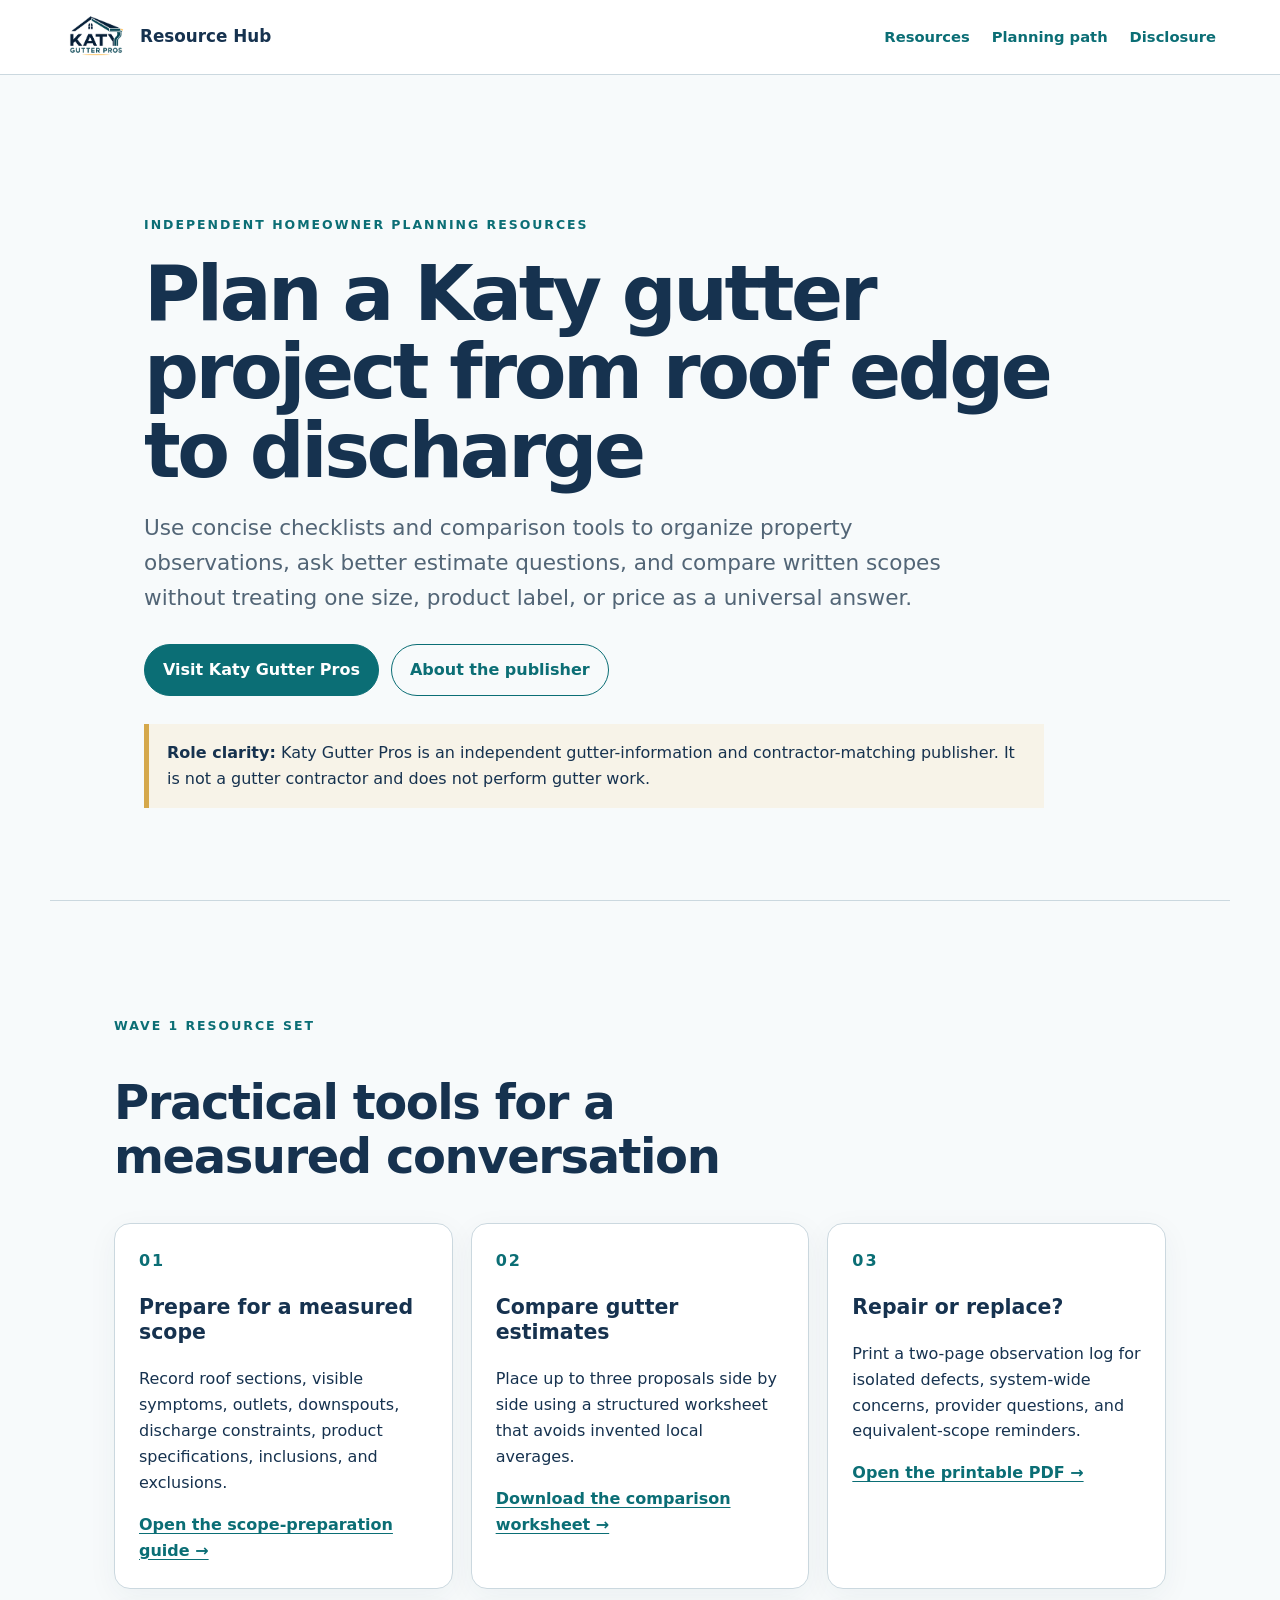
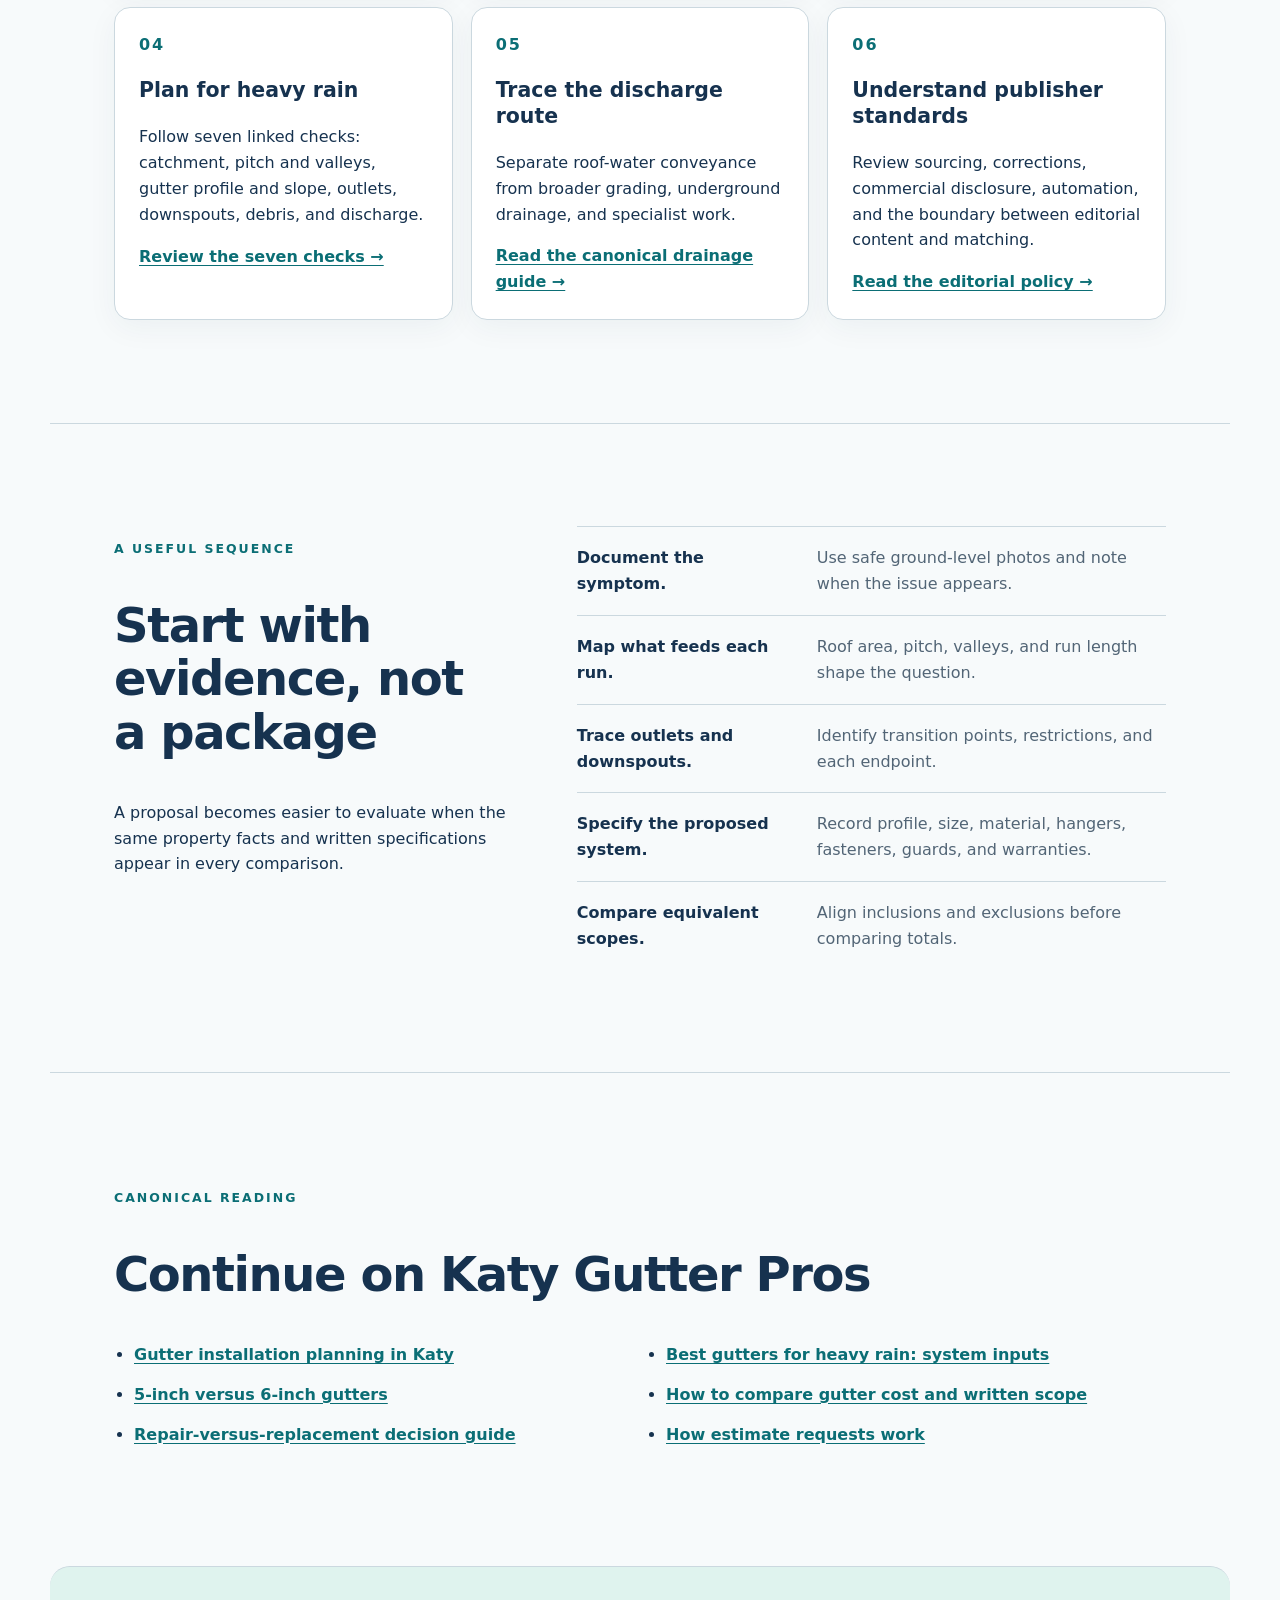
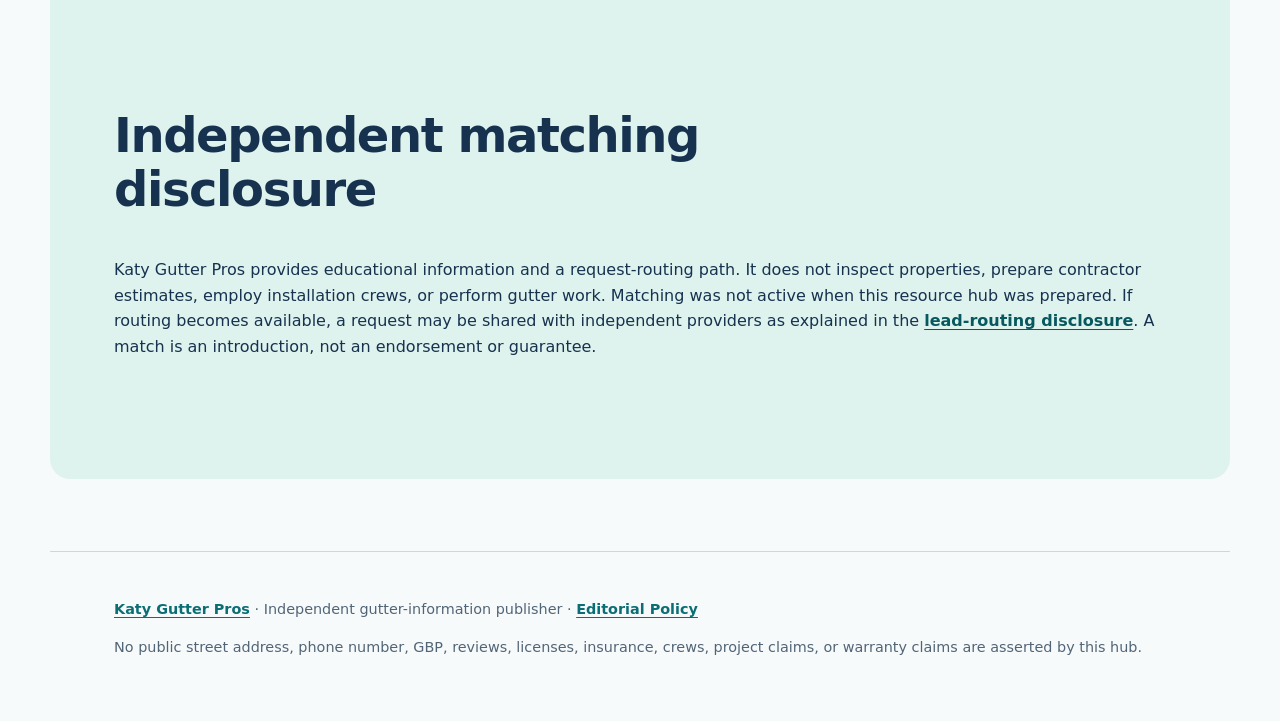
==== index.html @ 6328ac19 "Publish Katy Gutter Pros planning resource hub" ====
<!doctype html>
<html lang="en">
<head>
  <meta charset="utf-8">
  <meta name="viewport" content="width=device-width,initial-scale=1">
  <title>Katy Gutter Pros Resource Hub | Planning Checklists</title>
  <meta name="description" content="Independent Katy gutter-planning resources, including scope, estimate-comparison, heavy-rain, repair, and drainage checklists from Katy Gutter Pros.">
  <meta name="robots" content="index,follow">
  <link rel="canonical" href="https://archer-clawbot.github.io/katy-gutter-pros-cloud-resources/">
  <link rel="stylesheet" href="styles.css">
  <meta property="og:type" content="website">
  <meta property="og:title" content="Katy Gutter Pros Resource Hub">
  <meta property="og:description" content="Independent planning resources for Katy-area gutter projects.">
  <meta property="og:url" content="https://archer-clawbot.github.io/katy-gutter-pros-cloud-resources/">
  <script type="application/ld+json">{
    "@context":"https://schema.org",
    "@graph":[
      {"@type":"Organization","@id":"https://katygutterpros.com/#organization","name":"Katy Gutter Pros","url":"https://katygutterpros.com/","description":"An independent Katy-area gutter-information and contractor-matching publisher. Katy Gutter Pros does not perform gutter work.","publishingPrinciples":"https://katygutterpros.com/editorial-policy/"},
      {"@type":"WebSite","@id":"https://archer-clawbot.github.io/katy-gutter-pros-cloud-resources/#website","url":"https://archer-clawbot.github.io/katy-gutter-pros-cloud-resources/","name":"Katy Gutter Pros Resource Hub","publisher":{"@id":"https://katygutterpros.com/#organization"},"inLanguage":"en-US"},
      {"@type":"CollectionPage","@id":"https://archer-clawbot.github.io/katy-gutter-pros-cloud-resources/#page","url":"https://archer-clawbot.github.io/katy-gutter-pros-cloud-resources/","name":"Katy Gutter Pros Resource Hub","isPartOf":{"@id":"https://archer-clawbot.github.io/katy-gutter-pros-cloud-resources/#website"},"about":{"@id":"https://katygutterpros.com/#organization"},"inLanguage":"en-US"}
    ]
  }</script>
</head>
<body>
<header class="site-header">
  <a class="brand" href="https://katygutterpros.com/" aria-label="Visit Katy Gutter Pros">
    <img src="assets/katy-gutter-pros-logo.png" alt="Katy Gutter Pros logo" width="140" height="100">
    <span>Resource Hub</span>
  </a>
  <nav aria-label="Primary"><a href="#resources">Resources</a><a href="#process">Planning path</a><a href="#disclosure">Disclosure</a></nav>
</header>
<main>
  <section class="hero">
    <p class="eyebrow">Independent homeowner planning resources</p>
    <h1>Plan a Katy gutter project from roof edge to discharge</h1>
    <p class="lede">Use concise checklists and comparison tools to organize property observations, ask better estimate questions, and compare written scopes without treating one size, product label, or price as a universal answer.</p>
    <div class="actions"><a class="button primary" href="https://katygutterpros.com/">Visit Katy Gutter Pros</a><a class="button" href="https://katygutterpros.com/about/">About the publisher</a></div>
    <p class="role-note"><strong>Role clarity:</strong> Katy Gutter Pros is an independent gutter-information and contractor-matching publisher. It is not a gutter contractor and does not perform gutter work.</p>
  </section>

  <section id="resources" class="section">
    <p class="eyebrow">Wave 1 resource set</p>
    <h2>Practical tools for a measured conversation</h2>
    <div class="grid">
      <article class="card"><span class="number">01</span><h3>Prepare for a measured scope</h3><p>Record roof sections, visible symptoms, outlets, downspouts, discharge constraints, product specifications, inclusions, and exclusions.</p><a href="scope-preparation.html">Open the scope-preparation guide →</a></article>
      <article class="card"><span class="number">02</span><h3>Compare gutter estimates</h3><p>Place up to three proposals side by side using a structured worksheet that avoids invented local averages.</p><a href="assets/estimate-comparison-worksheet.csv" download>Download the comparison worksheet →</a></article>
      <article class="card"><span class="number">03</span><h3>Repair or replace?</h3><p>Print a two-page observation log for isolated defects, system-wide concerns, provider questions, and equivalent-scope reminders.</p><a href="assets/repair-or-replace-checklist.pdf">Open the printable PDF →</a></article>
      <article class="card"><span class="number">04</span><h3>Plan for heavy rain</h3><p>Follow seven linked checks: catchment, pitch and valleys, gutter profile and slope, outlets, downspouts, debris, and discharge.</p><a href="heavy-rain-planning.html">Review the seven checks →</a></article>
      <article class="card"><span class="number">05</span><h3>Trace the discharge route</h3><p>Separate roof-water conveyance from broader grading, underground drainage, and specialist work.</p><a href="https://katygutterpros.com/guides/downspout-drainage-options/">Read the canonical drainage guide →</a></article>
      <article class="card"><span class="number">06</span><h3>Understand publisher standards</h3><p>Review sourcing, corrections, commercial disclosure, automation, and the boundary between editorial content and matching.</p><a href="https://katygutterpros.com/editorial-policy/">Read the editorial policy →</a></article>
    </div>
  </section>

  <section id="process" class="section split">
    <div><p class="eyebrow">A useful sequence</p><h2>Start with evidence, not a package</h2><p>A proposal becomes easier to evaluate when the same property facts and written specifications appear in every comparison.</p></div>
    <ol class="steps">
      <li><strong>Document the symptom.</strong><span>Use safe ground-level photos and note when the issue appears.</span></li>
      <li><strong>Map what feeds each run.</strong><span>Roof area, pitch, valleys, and run length shape the question.</span></li>
      <li><strong>Trace outlets and downspouts.</strong><span>Identify transition points, restrictions, and each endpoint.</span></li>
      <li><strong>Specify the proposed system.</strong><span>Record profile, size, material, hangers, fasteners, guards, and warranties.</span></li>
      <li><strong>Compare equivalent scopes.</strong><span>Align inclusions and exclusions before comparing totals.</span></li>
    </ol>
  </section>

  <section class="section references">
    <p class="eyebrow">Canonical reading</p><h2>Continue on Katy Gutter Pros</h2>
    <ul class="link-list">
      <li><a href="https://katygutterpros.com/gutter-installation/">Gutter installation planning in Katy</a></li>
      <li><a href="https://katygutterpros.com/guides/best-gutters-for-heavy-rain/">Best gutters for heavy rain: system inputs</a></li>
      <li><a href="https://katygutterpros.com/guides/5-inch-vs-6-inch-gutters/">5-inch versus 6-inch gutters</a></li>
      <li><a href="https://katygutterpros.com/gutter-cost/">How to compare gutter cost and written scope</a></li>
      <li><a href="https://katygutterpros.com/guides/gutter-repair-vs-replacement/">Repair-versus-replacement decision guide</a></li>
      <li><a href="https://katygutterpros.com/how-it-works/">How estimate requests work</a></li>
    </ul>
  </section>

  <section id="disclosure" class="section disclosure">
    <h2>Independent matching disclosure</h2>
    <p>Katy Gutter Pros provides educational information and a request-routing path. It does not inspect properties, prepare contractor estimates, employ installation crews, or perform gutter work. Matching was not active when this resource hub was prepared. If routing becomes available, a request may be shared with independent providers as explained in the <a href="https://katygutterpros.com/lead-routing-disclosure/">lead-routing disclosure</a>. A match is an introduction, not an endorsement or guarantee.</p>
  </section>
</main>
<footer><p><a href="https://katygutterpros.com/">Katy Gutter Pros</a> · Independent gutter-information publisher · <a href="https://katygutterpros.com/editorial-policy/">Editorial Policy</a></p><p>No public street address, phone number, GBP, reviews, licenses, insurance, crews, project claims, or warranty claims are asserted by this hub.</p></footer>
</body>
</html>
---- styles.css ----
:root{--ink:#16324f;--teal:#0b6e75;--mint:#dff3ee;--sand:#f7f3e8;--line:#cbd8df;--muted:#526576;--white:#fff}*{box-sizing:border-box}body{margin:0;font-family:Inter,ui-sans-serif,system-ui,-apple-system,BlinkMacSystemFont,"Segoe UI",sans-serif;color:var(--ink);background:#f7fafb;line-height:1.62}a{color:var(--teal);font-weight:700;text-underline-offset:3px}.site-header{display:flex;align-items:center;justify-content:space-between;gap:24px;padding:14px clamp(20px,5vw,72px);background:var(--white);border-bottom:1px solid var(--line);position:sticky;top:0;z-index:2}.brand{display:flex;align-items:center;gap:12px;text-decoration:none;color:var(--ink);font-size:1.05rem}.brand img{width:64px;height:46px;object-fit:contain}.site-header nav{display:flex;gap:22px}.site-header nav a{text-decoration:none;font-size:.92rem}.hero,.section,footer{max-width:1180px;margin:auto;padding:clamp(56px,8vw,104px) clamp(20px,5vw,72px)}.hero{max-width:1120px;padding-top:clamp(72px,10vw,132px);padding-bottom:76px}.eyebrow{text-transform:uppercase;letter-spacing:.16em;font-weight:800;font-size:.78rem;color:var(--teal)}h1{font-size:clamp(2.4rem,6vw,5.1rem);line-height:1.02;letter-spacing:-.045em;max-width:950px;margin:.25em 0}.lede{font-size:clamp(1.08rem,2vw,1.35rem);max-width:820px;color:var(--muted)}.actions{display:flex;gap:12px;flex-wrap:wrap;margin:28px 0}.button{display:inline-block;padding:12px 18px;border:1px solid var(--teal);border-radius:999px;text-decoration:none}.button.primary{background:var(--teal);color:var(--white)}.role-note{background:var(--sand);border-left:5px solid #d5a84b;padding:16px 18px;max-width:900px}.section{border-top:1px solid var(--line)}h2{font-size:clamp(1.8rem,4vw,3rem);line-height:1.12;letter-spacing:-.03em;max-width:760px}h3{font-size:1.28rem;line-height:1.25}.grid{display:grid;grid-template-columns:repeat(3,minmax(0,1fr));gap:18px;margin-top:34px}.card{background:var(--white);border:1px solid var(--line);border-radius:16px;padding:24px;box-shadow:0 8px 30px rgba(22,50,79,.05)}.number{font-weight:900;color:var(--teal);letter-spacing:.12em}.split{display:grid;grid-template-columns:.8fr 1.2fr;gap:70px}.steps{list-style:none;padding:0;margin:0}.steps li{display:grid;grid-template-columns:220px 1fr;gap:20px;padding:18px 0;border-top:1px solid var(--line)}.steps span{color:var(--muted)}.link-list{display:grid;grid-template-columns:repeat(2,minmax(0,1fr));gap:14px 32px;padding-left:20px}.disclosure{background:var(--mint);border-radius:20px;margin-bottom:72px}.disclosure a{color:#07585f}footer{border-top:1px solid var(--line);font-size:.9rem;color:var(--muted);padding-top:32px;padding-bottom:48px}@media(max-width:850px){.grid{grid-template-columns:1fr 1fr}.split{grid-template-columns:1fr;gap:20px}.site-header nav{display:none}}@media(max-width:580px){.grid{grid-template-columns:1fr}.steps li{grid-template-columns:1fr;gap:4px}.link-list{grid-template-columns:1fr}.hero,.section{padding-left:20px;padding-right:20px}}
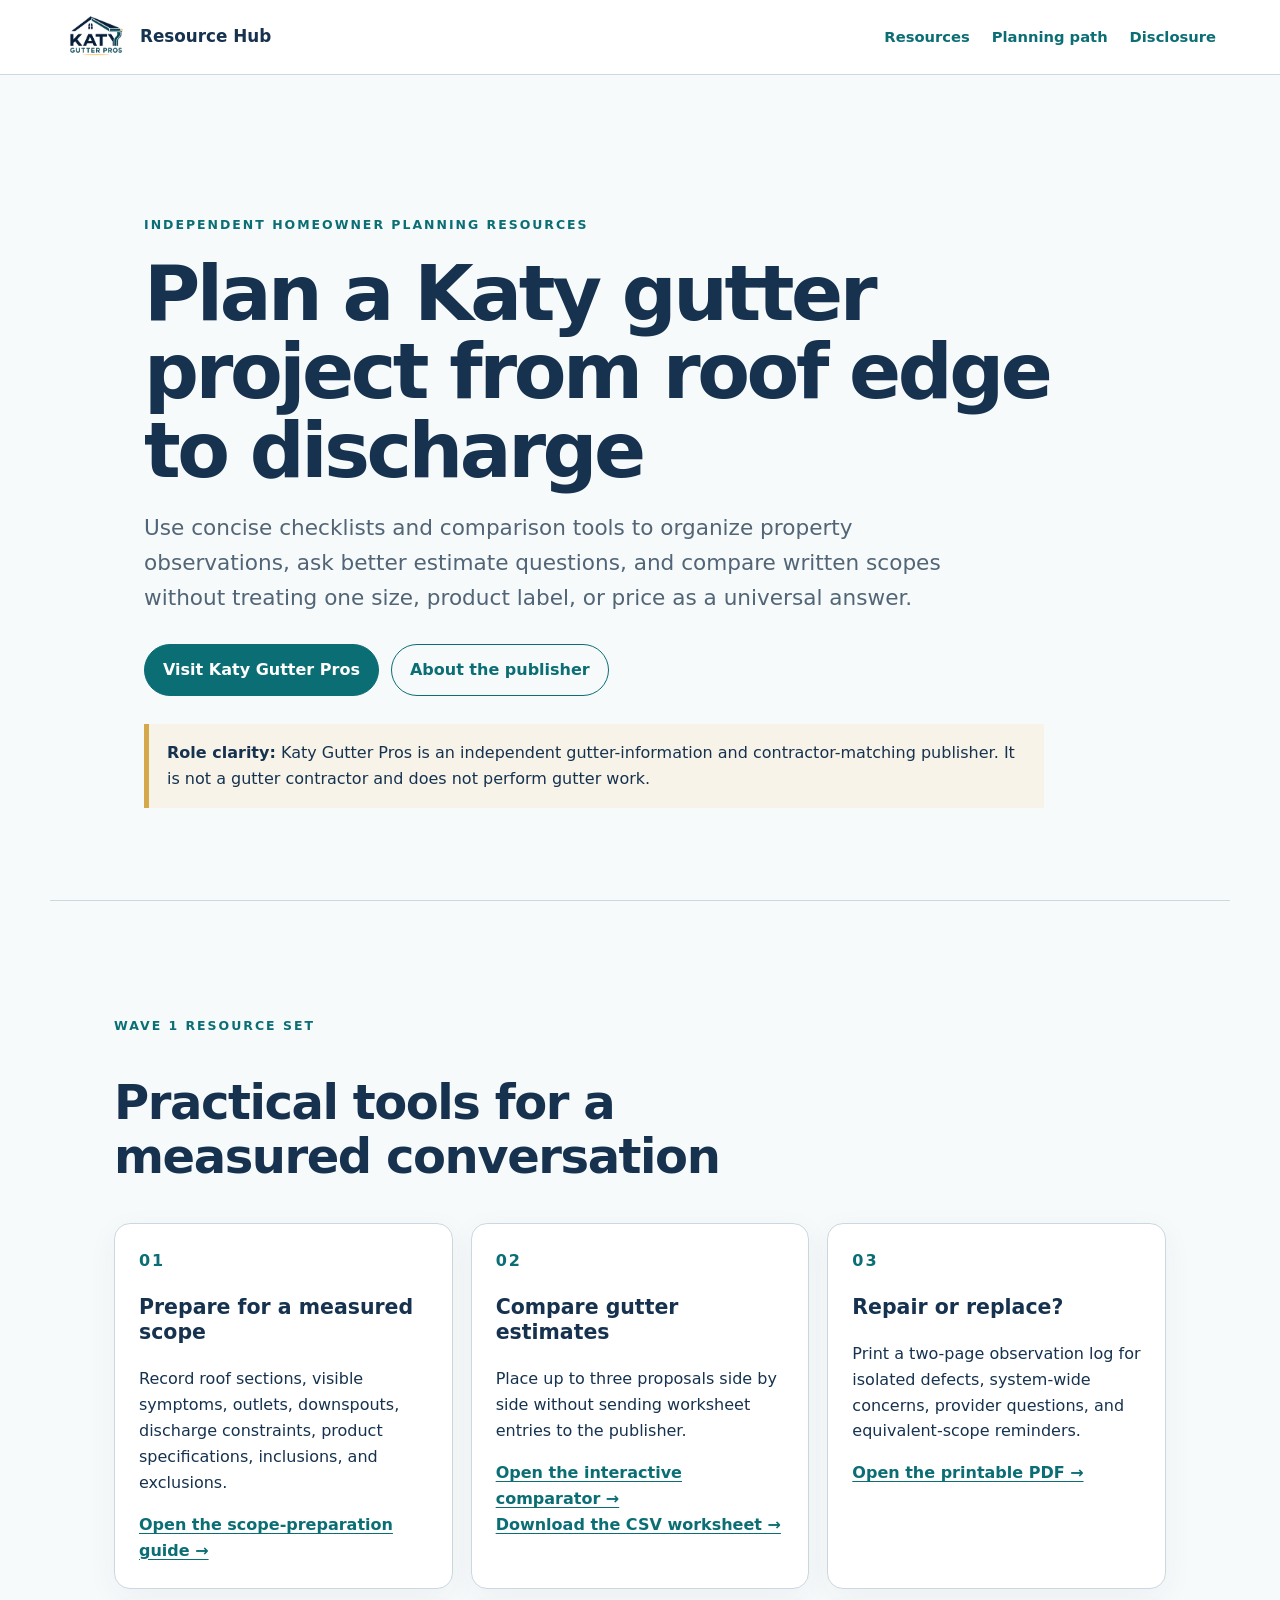
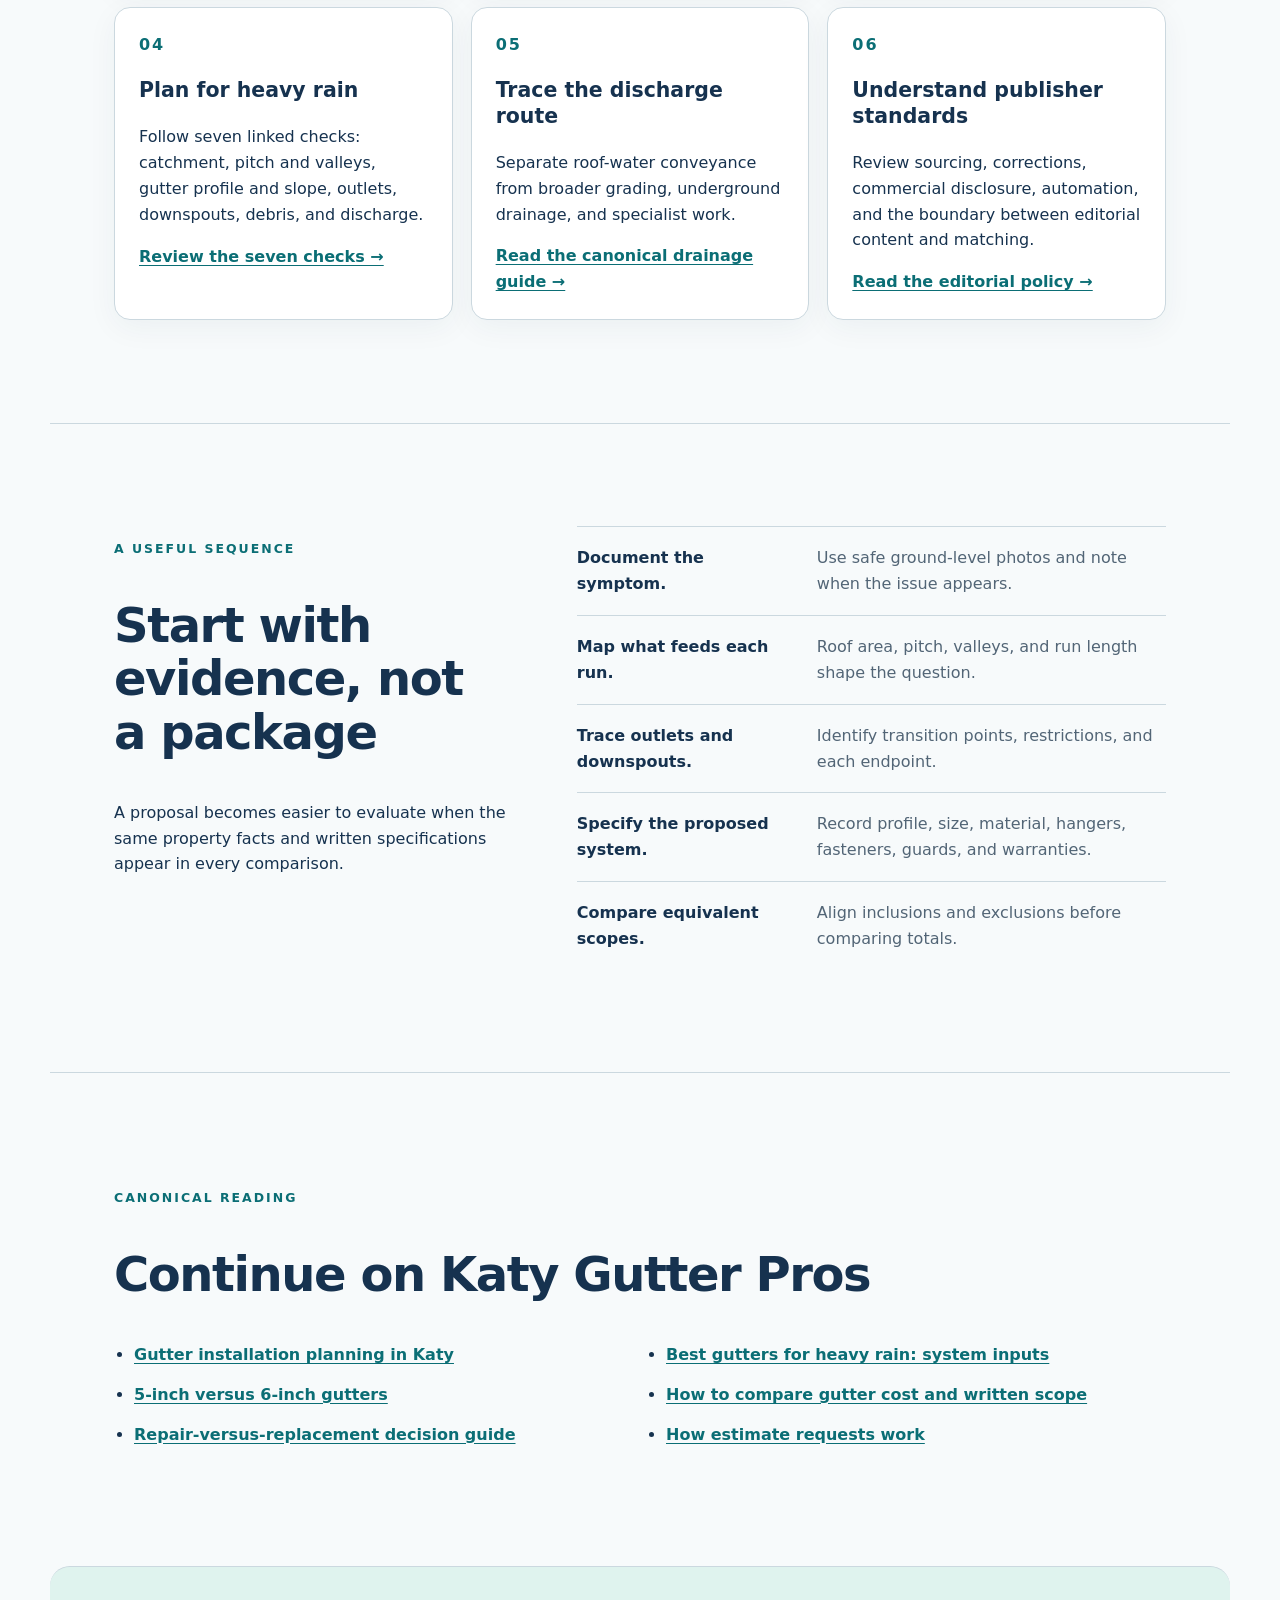
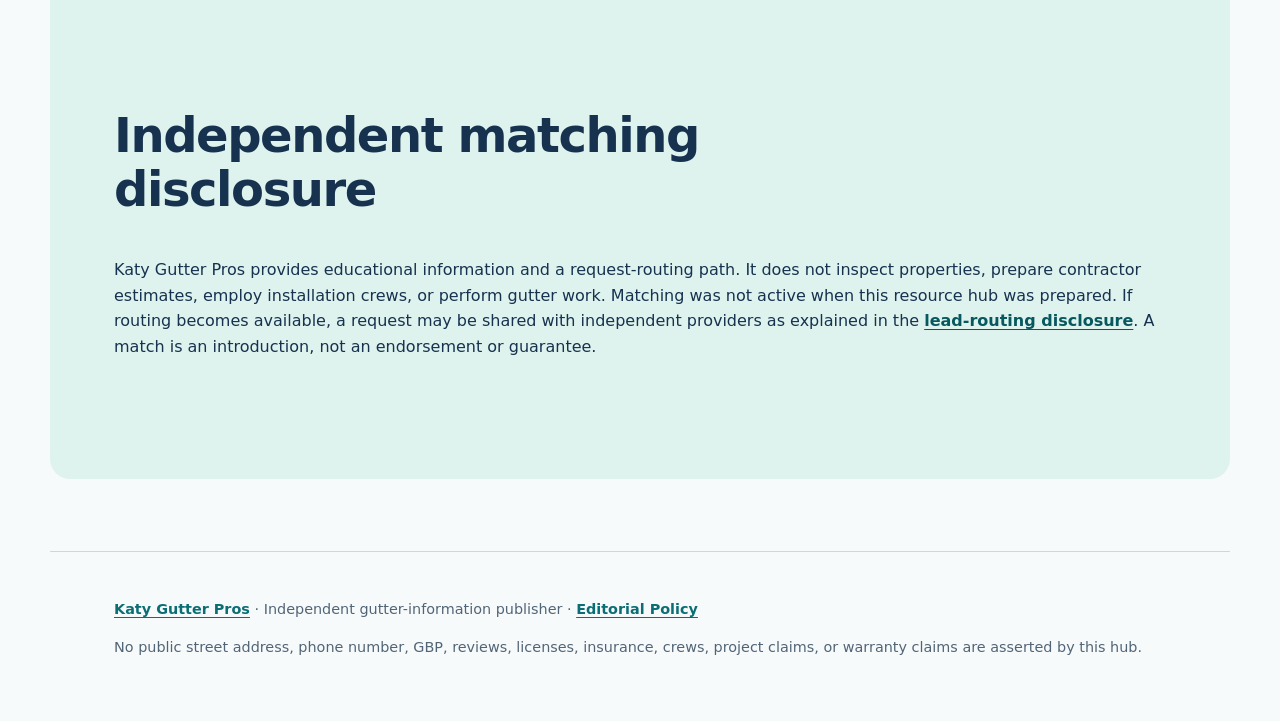
==== commit cf943580: "Interlink the estimate scope comparator" ====
--- a/index.html
+++ b/index.html
@@ -43,7 +43,7 @@
     <h2>Practical tools for a measured conversation</h2>
     <div class="grid">
       <article class="card"><span class="number">01</span><h3>Prepare for a measured scope</h3><p>Record roof sections, visible symptoms, outlets, downspouts, discharge constraints, product specifications, inclusions, and exclusions.</p><a href="scope-preparation.html">Open the scope-preparation guide →</a></article>
-      <article class="card"><span class="number">02</span><h3>Compare gutter estimates</h3><p>Place up to three proposals side by side using a structured worksheet that avoids invented local averages.</p><a href="assets/estimate-comparison-worksheet.csv" download>Download the comparison worksheet →</a></article>
+      <article class="card"><span class="number">02</span><h3>Compare gutter estimates</h3><p>Place up to three proposals side by side without sending worksheet entries to the publisher.</p><a href="https://katy-gutter-estimate-comparator.vercel.app/">Open the interactive comparator →</a><br><a href="assets/estimate-comparison-worksheet.csv" download>Download the CSV worksheet →</a></article>
       <article class="card"><span class="number">03</span><h3>Repair or replace?</h3><p>Print a two-page observation log for isolated defects, system-wide concerns, provider questions, and equivalent-scope reminders.</p><a href="assets/repair-or-replace-checklist.pdf">Open the printable PDF →</a></article>
       <article class="card"><span class="number">04</span><h3>Plan for heavy rain</h3><p>Follow seven linked checks: catchment, pitch and valleys, gutter profile and slope, outlets, downspouts, debris, and discharge.</p><a href="heavy-rain-planning.html">Review the seven checks →</a></article>
       <article class="card"><span class="number">05</span><h3>Trace the discharge route</h3><p>Separate roof-water conveyance from broader grading, underground drainage, and specialist work.</p><a href="https://katygutterpros.com/guides/downspout-drainage-options/">Read the canonical drainage guide →</a></article>
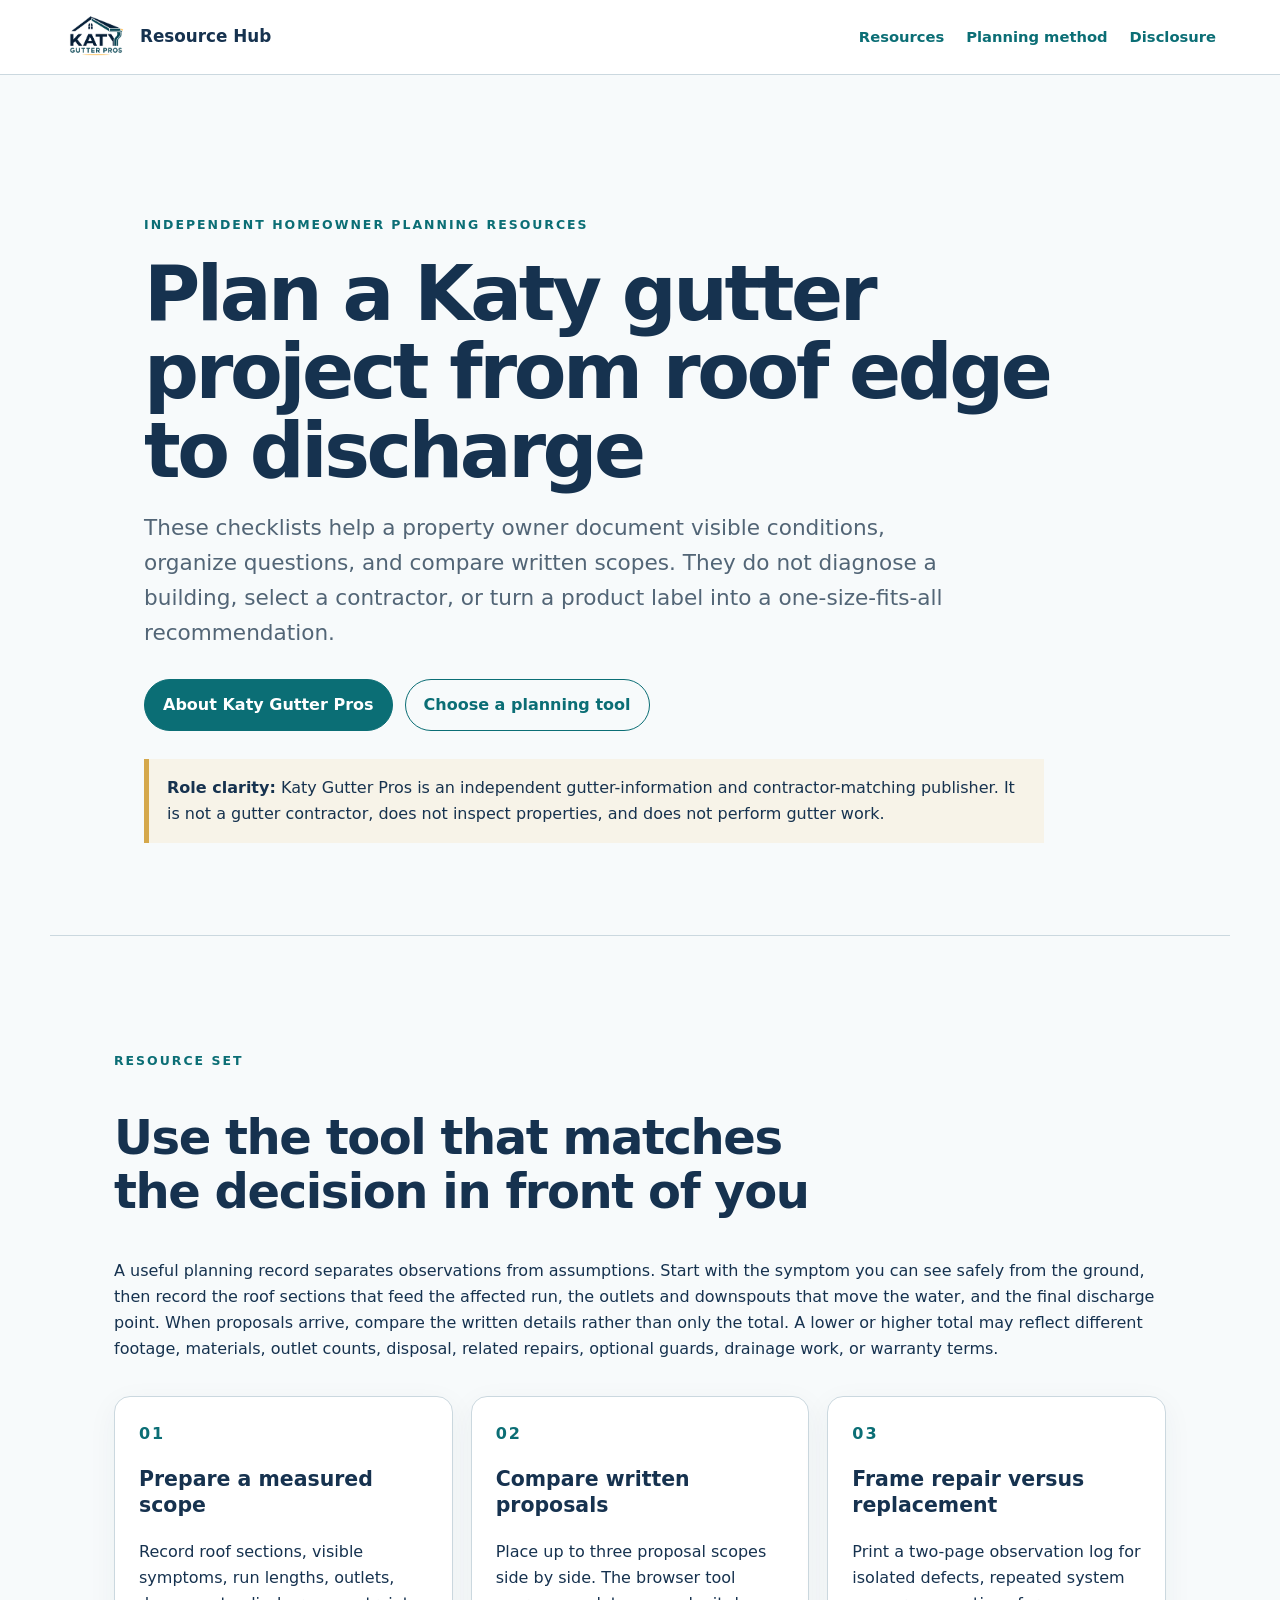
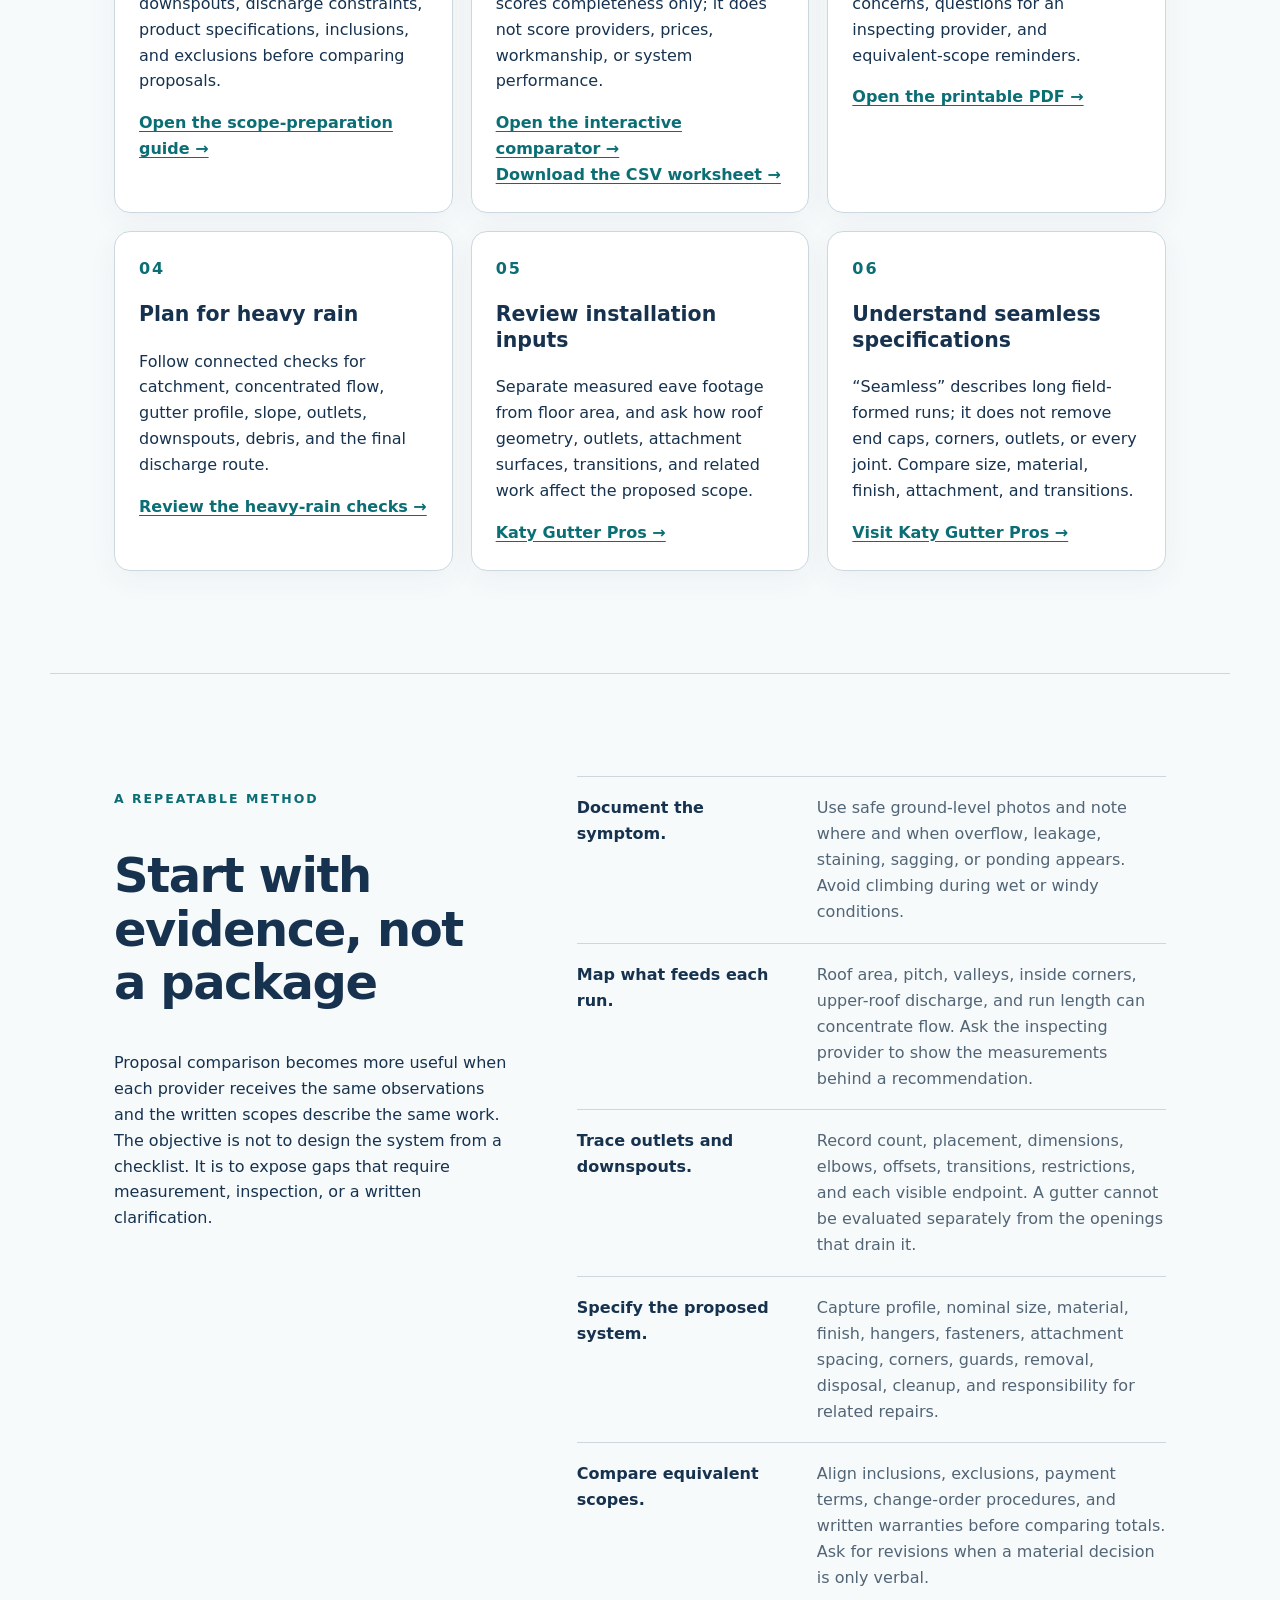
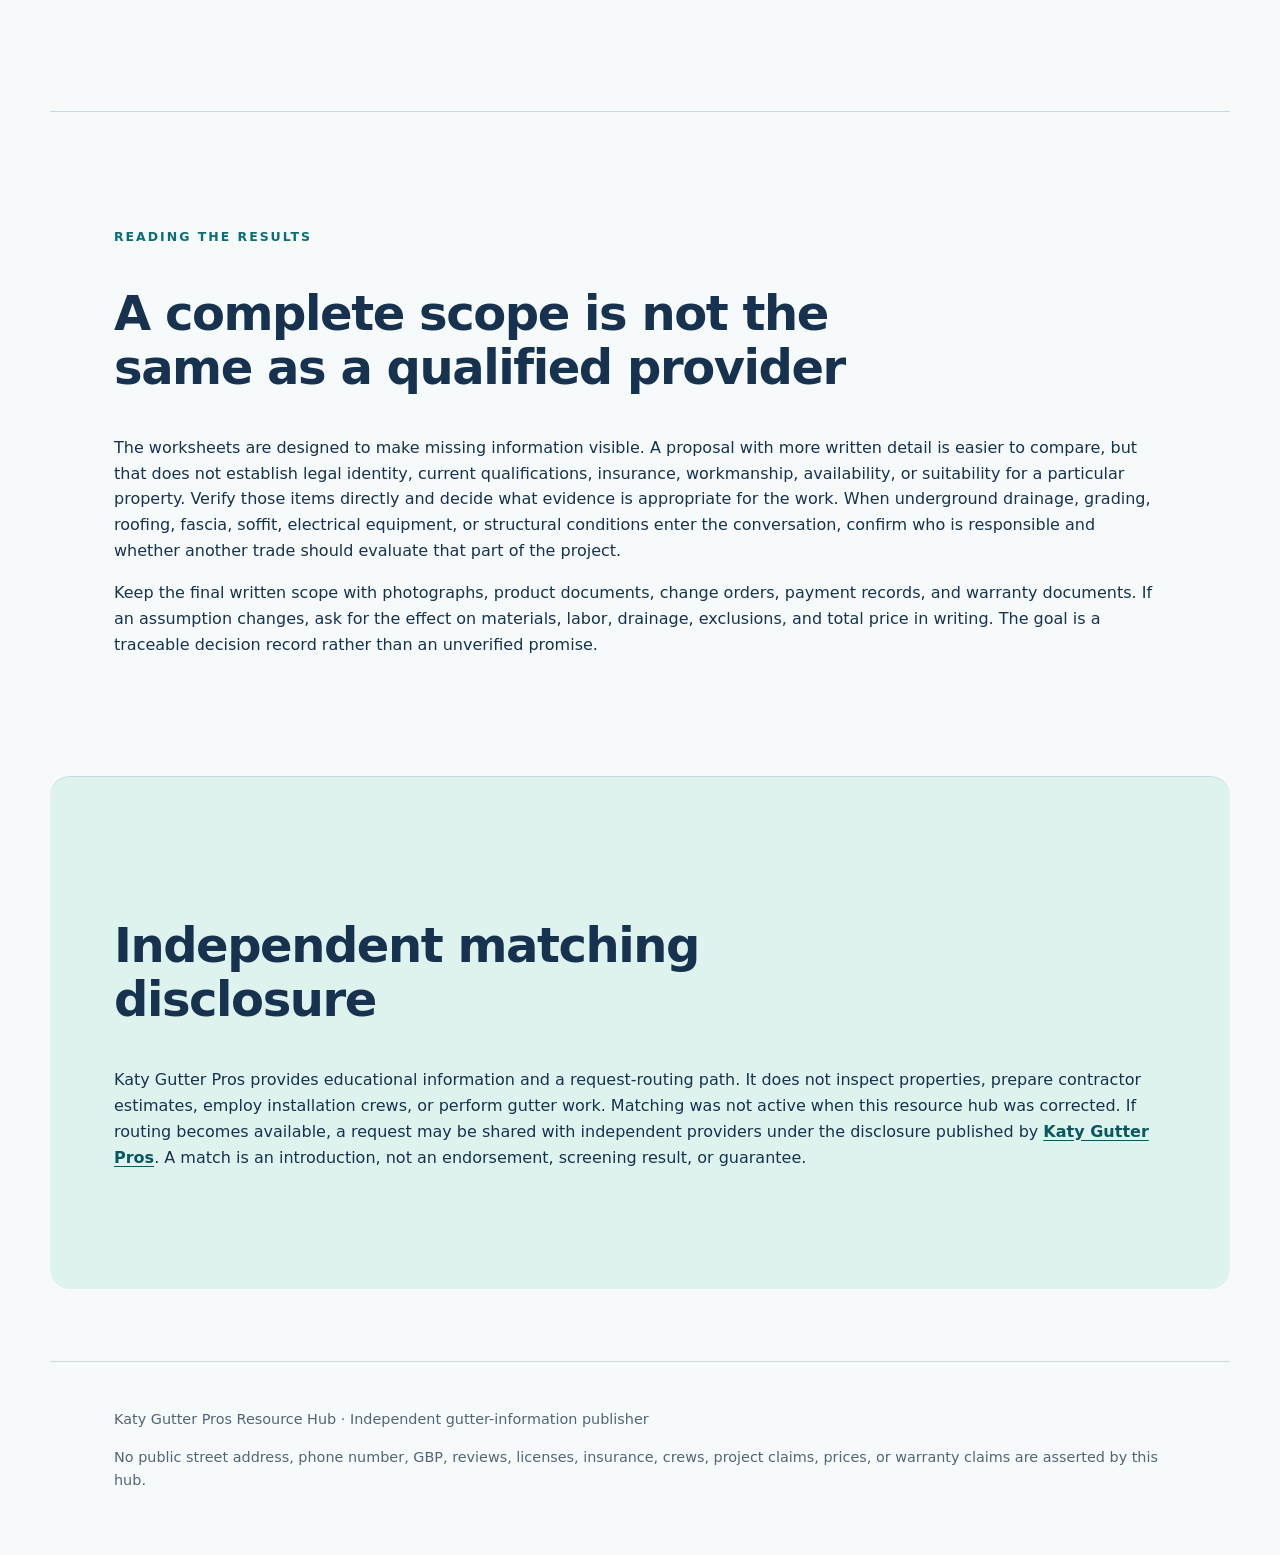
==== commit 4b712190: "Correct cloud hub depth coverage and anchor mix" ====
--- a/index.html
+++ b/index.html
@@ -4,10 +4,11 @@
   <meta charset="utf-8">
   <meta name="viewport" content="width=device-width,initial-scale=1">
   <title>Katy Gutter Pros Resource Hub | Planning Checklists</title>
-  <meta name="description" content="Independent Katy gutter-planning resources, including scope, estimate-comparison, heavy-rain, repair, and drainage checklists from Katy Gutter Pros.">
+  <meta name="description" content="Independent Katy gutter-planning resources for documenting conditions, comparing written scopes, and following roof water from catchment to discharge.">
   <meta name="robots" content="index,follow">
   <link rel="canonical" href="https://archer-clawbot.github.io/katy-gutter-pros-cloud-resources/">
   <link rel="stylesheet" href="styles.css">
+  <link rel="icon" href="assets/katy-gutter-pros-logo.png" type="image/png">
   <meta property="og:type" content="website">
   <meta property="og:title" content="Katy Gutter Pros Resource Hub">
   <meta property="og:description" content="Independent planning resources for Katy-area gutter projects.">
@@ -15,7 +16,7 @@
   <script type="application/ld+json">{
     "@context":"https://schema.org",
     "@graph":[
-      {"@type":"Organization","@id":"https://katygutterpros.com/#organization","name":"Katy Gutter Pros","url":"https://katygutterpros.com/","description":"An independent Katy-area gutter-information and contractor-matching publisher. Katy Gutter Pros does not perform gutter work.","publishingPrinciples":"https://katygutterpros.com/editorial-policy/"},
+      {"@type":"Organization","@id":"https://katygutterpros.com/#organization","name":"Katy Gutter Pros","url":"https://katygutterpros.com/","description":"An independent Katy-area gutter-information and contractor-matching publisher. Katy Gutter Pros does not perform gutter work."},
       {"@type":"WebSite","@id":"https://archer-clawbot.github.io/katy-gutter-pros-cloud-resources/#website","url":"https://archer-clawbot.github.io/katy-gutter-pros-cloud-resources/","name":"Katy Gutter Pros Resource Hub","publisher":{"@id":"https://katygutterpros.com/#organization"},"inLanguage":"en-US"},
       {"@type":"CollectionPage","@id":"https://archer-clawbot.github.io/katy-gutter-pros-cloud-resources/#page","url":"https://archer-clawbot.github.io/katy-gutter-pros-cloud-resources/","name":"Katy Gutter Pros Resource Hub","isPartOf":{"@id":"https://archer-clawbot.github.io/katy-gutter-pros-cloud-resources/#website"},"about":{"@id":"https://katygutterpros.com/#organization"},"inLanguage":"en-US"}
     ]
@@ -27,58 +28,54 @@
     <img src="assets/katy-gutter-pros-logo.png" alt="Katy Gutter Pros logo" width="140" height="100">
     <span>Resource Hub</span>
   </a>
-  <nav aria-label="Primary"><a href="#resources">Resources</a><a href="#process">Planning path</a><a href="#disclosure">Disclosure</a></nav>
+  <nav aria-label="Primary"><a href="#resources">Resources</a><a href="#method">Planning method</a><a href="#disclosure">Disclosure</a></nav>
 </header>
 <main>
   <section class="hero">
     <p class="eyebrow">Independent homeowner planning resources</p>
     <h1>Plan a Katy gutter project from roof edge to discharge</h1>
-    <p class="lede">Use concise checklists and comparison tools to organize property observations, ask better estimate questions, and compare written scopes without treating one size, product label, or price as a universal answer.</p>
-    <div class="actions"><a class="button primary" href="https://katygutterpros.com/">Visit Katy Gutter Pros</a><a class="button" href="https://katygutterpros.com/about/">About the publisher</a></div>
-    <p class="role-note"><strong>Role clarity:</strong> Katy Gutter Pros is an independent gutter-information and contractor-matching publisher. It is not a gutter contractor and does not perform gutter work.</p>
+    <p class="lede">These checklists help a property owner document visible conditions, organize questions, and compare written scopes. They do not diagnose a building, select a contractor, or turn a product label into a one-size-fits-all recommendation.</p>
+    <div class="actions"><a class="button primary" href="https://katygutterpros.com/about/">About Katy Gutter Pros</a><a class="button" href="#resources">Choose a planning tool</a></div>
+    <p class="role-note"><strong>Role clarity:</strong> Katy Gutter Pros is an independent gutter-information and contractor-matching publisher. It is not a gutter contractor, does not inspect properties, and does not perform gutter work.</p>
   </section>
 
   <section id="resources" class="section">
-    <p class="eyebrow">Wave 1 resource set</p>
-    <h2>Practical tools for a measured conversation</h2>
+    <p class="eyebrow">Resource set</p>
+    <h2>Use the tool that matches the decision in front of you</h2>
+    <p>A useful planning record separates observations from assumptions. Start with the symptom you can see safely from the ground, then record the roof sections that feed the affected run, the outlets and downspouts that move the water, and the final discharge point. When proposals arrive, compare the written details rather than only the total. A lower or higher total may reflect different footage, materials, outlet counts, disposal, related repairs, optional guards, drainage work, or warranty terms.</p>
     <div class="grid">
-      <article class="card"><span class="number">01</span><h3>Prepare for a measured scope</h3><p>Record roof sections, visible symptoms, outlets, downspouts, discharge constraints, product specifications, inclusions, and exclusions.</p><a href="scope-preparation.html">Open the scope-preparation guide →</a></article>
-      <article class="card"><span class="number">02</span><h3>Compare gutter estimates</h3><p>Place up to three proposals side by side without sending worksheet entries to the publisher.</p><a href="https://katy-gutter-estimate-comparator.vercel.app/">Open the interactive comparator →</a><br><a href="assets/estimate-comparison-worksheet.csv" download>Download the CSV worksheet →</a></article>
-      <article class="card"><span class="number">03</span><h3>Repair or replace?</h3><p>Print a two-page observation log for isolated defects, system-wide concerns, provider questions, and equivalent-scope reminders.</p><a href="assets/repair-or-replace-checklist.pdf">Open the printable PDF →</a></article>
-      <article class="card"><span class="number">04</span><h3>Plan for heavy rain</h3><p>Follow seven linked checks: catchment, pitch and valleys, gutter profile and slope, outlets, downspouts, debris, and discharge.</p><a href="heavy-rain-planning.html">Review the seven checks →</a></article>
-      <article class="card"><span class="number">05</span><h3>Trace the discharge route</h3><p>Separate roof-water conveyance from broader grading, underground drainage, and specialist work.</p><a href="https://katygutterpros.com/guides/downspout-drainage-options/">Read the canonical drainage guide →</a></article>
-      <article class="card"><span class="number">06</span><h3>Understand publisher standards</h3><p>Review sourcing, corrections, commercial disclosure, automation, and the boundary between editorial content and matching.</p><a href="https://katygutterpros.com/editorial-policy/">Read the editorial policy →</a></article>
+      <article class="card"><span class="number">01</span><h3>Prepare a measured scope</h3><p>Record roof sections, visible symptoms, run lengths, outlets, downspouts, discharge constraints, product specifications, inclusions, and exclusions before comparing proposals.</p><a href="scope-preparation.html">Open the scope-preparation guide →</a></article>
+      <article class="card"><span class="number">02</span><h3>Compare written proposals</h3><p>Place up to three proposal scopes side by side. The browser tool scores completeness only; it does not score providers, prices, workmanship, or system performance.</p><a href="https://katy-gutter-estimate-comparator.vercel.app/">Open the interactive comparator →</a><br><a href="assets/estimate-comparison-worksheet.csv" download>Download the CSV worksheet →</a></article>
+      <article class="card"><span class="number">03</span><h3>Frame repair versus replacement</h3><p>Print a two-page observation log for isolated defects, repeated system concerns, questions for an inspecting provider, and equivalent-scope reminders.</p><a href="assets/repair-or-replace-checklist.pdf">Open the printable PDF →</a></article>
+      <article class="card"><span class="number">04</span><h3>Plan for heavy rain</h3><p>Follow connected checks for catchment, concentrated flow, gutter profile, slope, outlets, downspouts, debris, and the final discharge route.</p><a href="heavy-rain-planning.html">Review the heavy-rain checks →</a></article>
+      <article class="card"><span class="number">05</span><h3>Review installation inputs</h3><p>Separate measured eave footage from floor area, and ask how roof geometry, outlets, attachment surfaces, transitions, and related work affect the proposed scope.</p><a href="https://katygutterpros.com/gutter-installation/">Katy Gutter Pros →</a></article>
+      <article class="card"><span class="number">06</span><h3>Understand seamless specifications</h3><p>“Seamless” describes long field-formed runs; it does not remove end caps, corners, outlets, or every joint. Compare size, material, finish, attachment, and transitions.</p><a href="https://katygutterpros.com/seamless-gutters/">Visit Katy Gutter Pros →</a></article>
     </div>
   </section>
 
-  <section id="process" class="section split">
-    <div><p class="eyebrow">A useful sequence</p><h2>Start with evidence, not a package</h2><p>A proposal becomes easier to evaluate when the same property facts and written specifications appear in every comparison.</p></div>
+  <section id="method" class="section split">
+    <div><p class="eyebrow">A repeatable method</p><h2>Start with evidence, not a package</h2><p>Proposal comparison becomes more useful when each provider receives the same observations and the written scopes describe the same work. The objective is not to design the system from a checklist. It is to expose gaps that require measurement, inspection, or a written clarification.</p></div>
     <ol class="steps">
-      <li><strong>Document the symptom.</strong><span>Use safe ground-level photos and note when the issue appears.</span></li>
-      <li><strong>Map what feeds each run.</strong><span>Roof area, pitch, valleys, and run length shape the question.</span></li>
-      <li><strong>Trace outlets and downspouts.</strong><span>Identify transition points, restrictions, and each endpoint.</span></li>
-      <li><strong>Specify the proposed system.</strong><span>Record profile, size, material, hangers, fasteners, guards, and warranties.</span></li>
-      <li><strong>Compare equivalent scopes.</strong><span>Align inclusions and exclusions before comparing totals.</span></li>
+      <li><strong>Document the symptom.</strong><span>Use safe ground-level photos and note where and when overflow, leakage, staining, sagging, or ponding appears. Avoid climbing during wet or windy conditions.</span></li>
+      <li><strong>Map what feeds each run.</strong><span>Roof area, pitch, valleys, inside corners, upper-roof discharge, and run length can concentrate flow. Ask the inspecting provider to show the measurements behind a recommendation.</span></li>
+      <li><strong>Trace outlets and downspouts.</strong><span>Record count, placement, dimensions, elbows, offsets, transitions, restrictions, and each visible endpoint. A gutter cannot be evaluated separately from the openings that drain it.</span></li>
+      <li><strong>Specify the proposed system.</strong><span>Capture profile, nominal size, material, finish, hangers, fasteners, attachment spacing, corners, guards, removal, disposal, cleanup, and responsibility for related repairs.</span></li>
+      <li><strong>Compare equivalent scopes.</strong><span>Align inclusions, exclusions, payment terms, change-order procedures, and written warranties before comparing totals. Ask for revisions when a material decision is only verbal.</span></li>
     </ol>
   </section>
 
-  <section class="section references">
-    <p class="eyebrow">Canonical reading</p><h2>Continue on Katy Gutter Pros</h2>
-    <ul class="link-list">
-      <li><a href="https://katygutterpros.com/gutter-installation/">Gutter installation planning in Katy</a></li>
-      <li><a href="https://katygutterpros.com/guides/best-gutters-for-heavy-rain/">Best gutters for heavy rain: system inputs</a></li>
-      <li><a href="https://katygutterpros.com/guides/5-inch-vs-6-inch-gutters/">5-inch versus 6-inch gutters</a></li>
-      <li><a href="https://katygutterpros.com/gutter-cost/">How to compare gutter cost and written scope</a></li>
-      <li><a href="https://katygutterpros.com/guides/gutter-repair-vs-replacement/">Repair-versus-replacement decision guide</a></li>
-      <li><a href="https://katygutterpros.com/how-it-works/">How estimate requests work</a></li>
-    </ul>
+  <section class="section">
+    <p class="eyebrow">Reading the results</p>
+    <h2>A complete scope is not the same as a qualified provider</h2>
+    <p>The worksheets are designed to make missing information visible. A proposal with more written detail is easier to compare, but that does not establish legal identity, current qualifications, insurance, workmanship, availability, or suitability for a particular property. Verify those items directly and decide what evidence is appropriate for the work. When underground drainage, grading, roofing, fascia, soffit, electrical equipment, or structural conditions enter the conversation, confirm who is responsible and whether another trade should evaluate that part of the project.</p>
+    <p>Keep the final written scope with photographs, product documents, change orders, payment records, and warranty documents. If an assumption changes, ask for the effect on materials, labor, drainage, exclusions, and total price in writing. The goal is a traceable decision record rather than an unverified promise.</p>
   </section>
 
   <section id="disclosure" class="section disclosure">
     <h2>Independent matching disclosure</h2>
-    <p>Katy Gutter Pros provides educational information and a request-routing path. It does not inspect properties, prepare contractor estimates, employ installation crews, or perform gutter work. Matching was not active when this resource hub was prepared. If routing becomes available, a request may be shared with independent providers as explained in the <a href="https://katygutterpros.com/lead-routing-disclosure/">lead-routing disclosure</a>. A match is an introduction, not an endorsement or guarantee.</p>
+    <p>Katy Gutter Pros provides educational information and a request-routing path. It does not inspect properties, prepare contractor estimates, employ installation crews, or perform gutter work. Matching was not active when this resource hub was corrected. If routing becomes available, a request may be shared with independent providers under the disclosure published by <a href="https://katygutterpros.com/lead-routing-disclosure/">Katy Gutter Pros</a>. A match is an introduction, not an endorsement, screening result, or guarantee.</p>
   </section>
 </main>
-<footer><p><a href="https://katygutterpros.com/">Katy Gutter Pros</a> · Independent gutter-information publisher · <a href="https://katygutterpros.com/editorial-policy/">Editorial Policy</a></p><p>No public street address, phone number, GBP, reviews, licenses, insurance, crews, project claims, or warranty claims are asserted by this hub.</p></footer>
+<footer><p>Katy Gutter Pros Resource Hub · Independent gutter-information publisher</p><p>No public street address, phone number, GBP, reviews, licenses, insurance, crews, project claims, prices, or warranty claims are asserted by this hub.</p></footer>
 </body>
 </html>
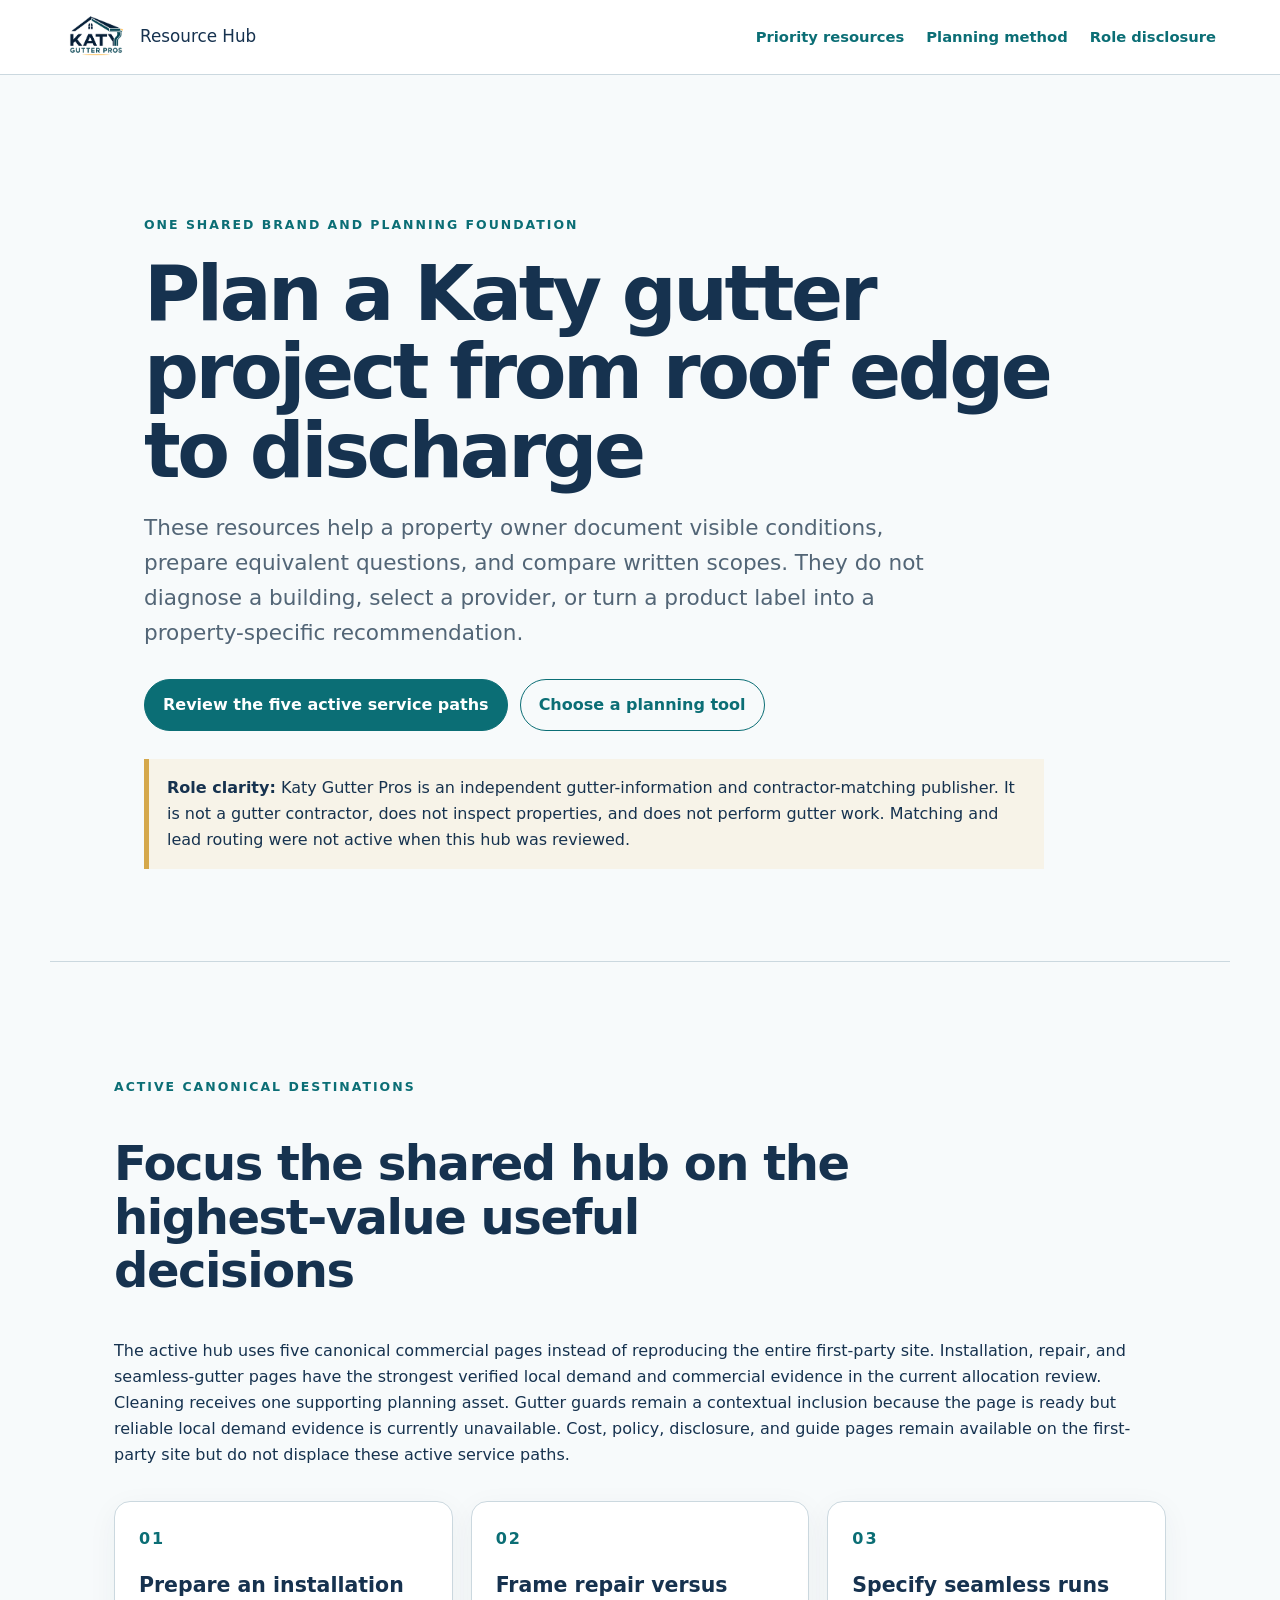
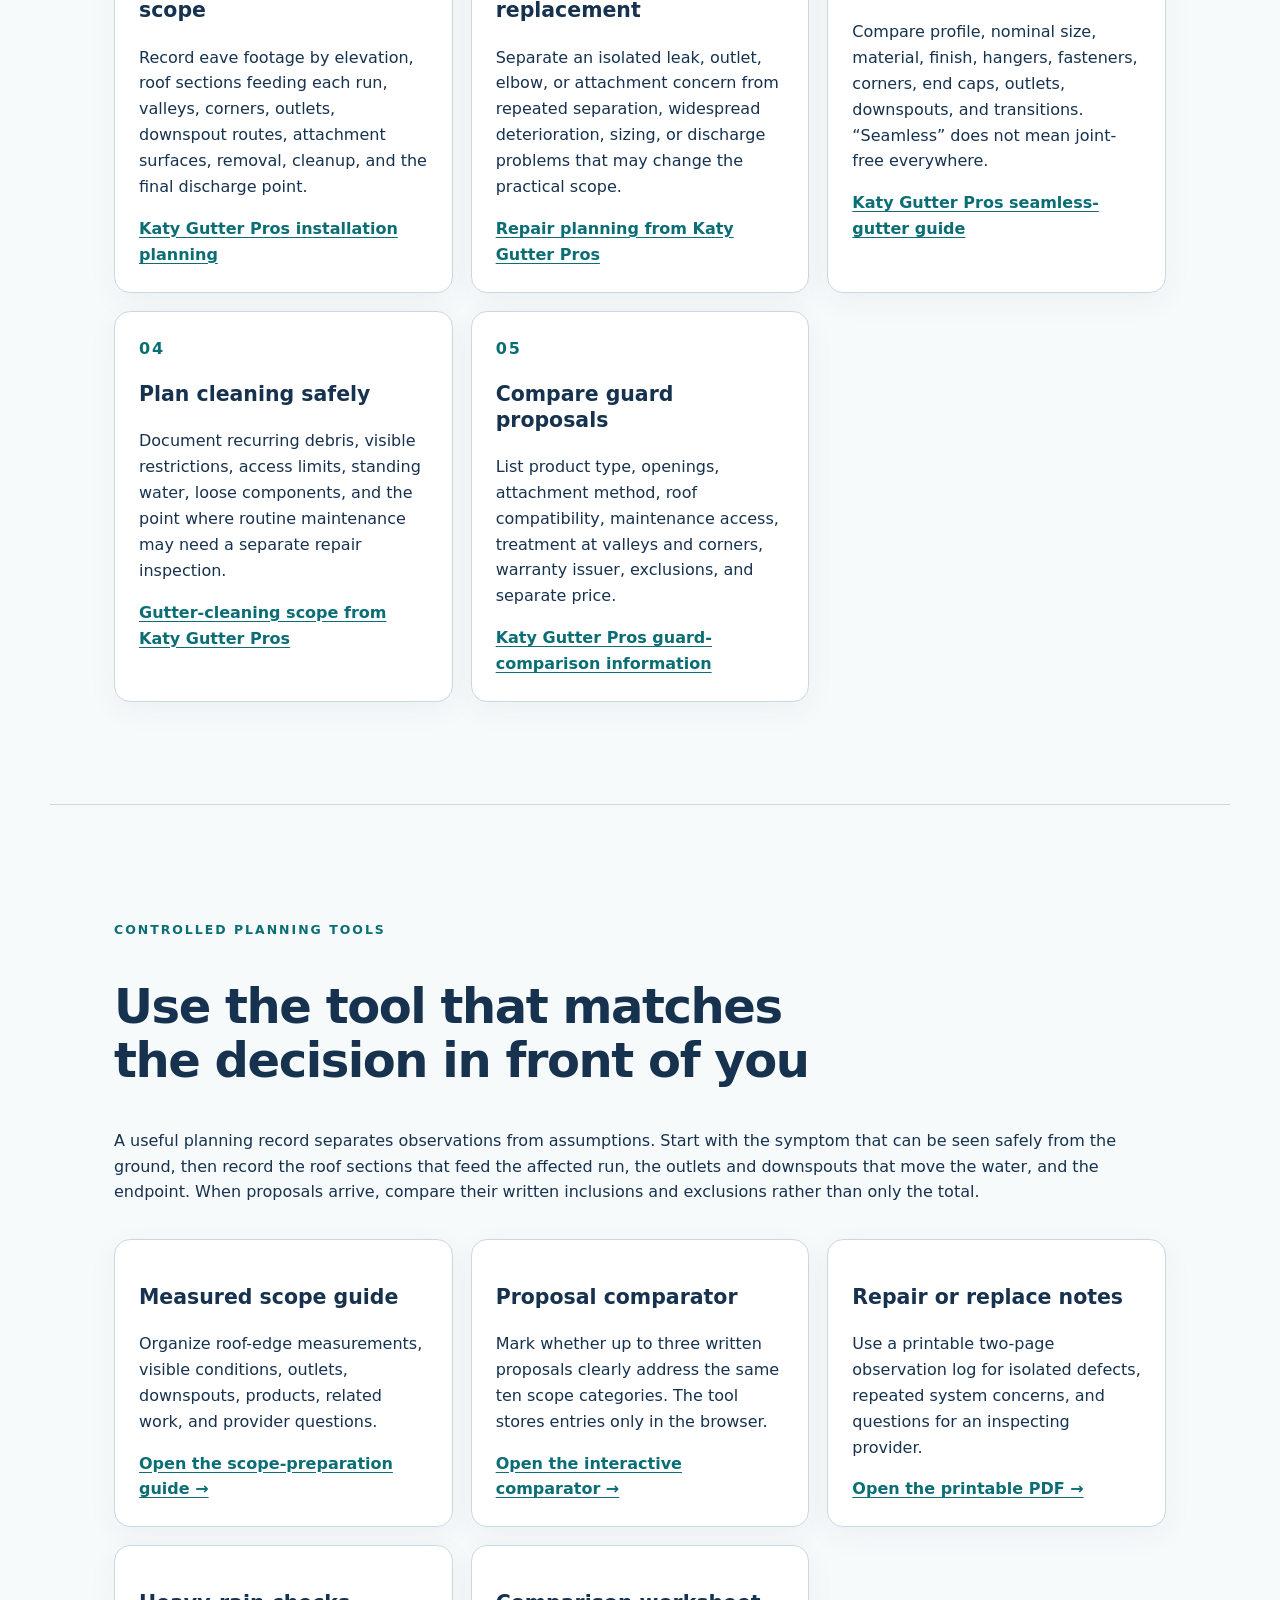
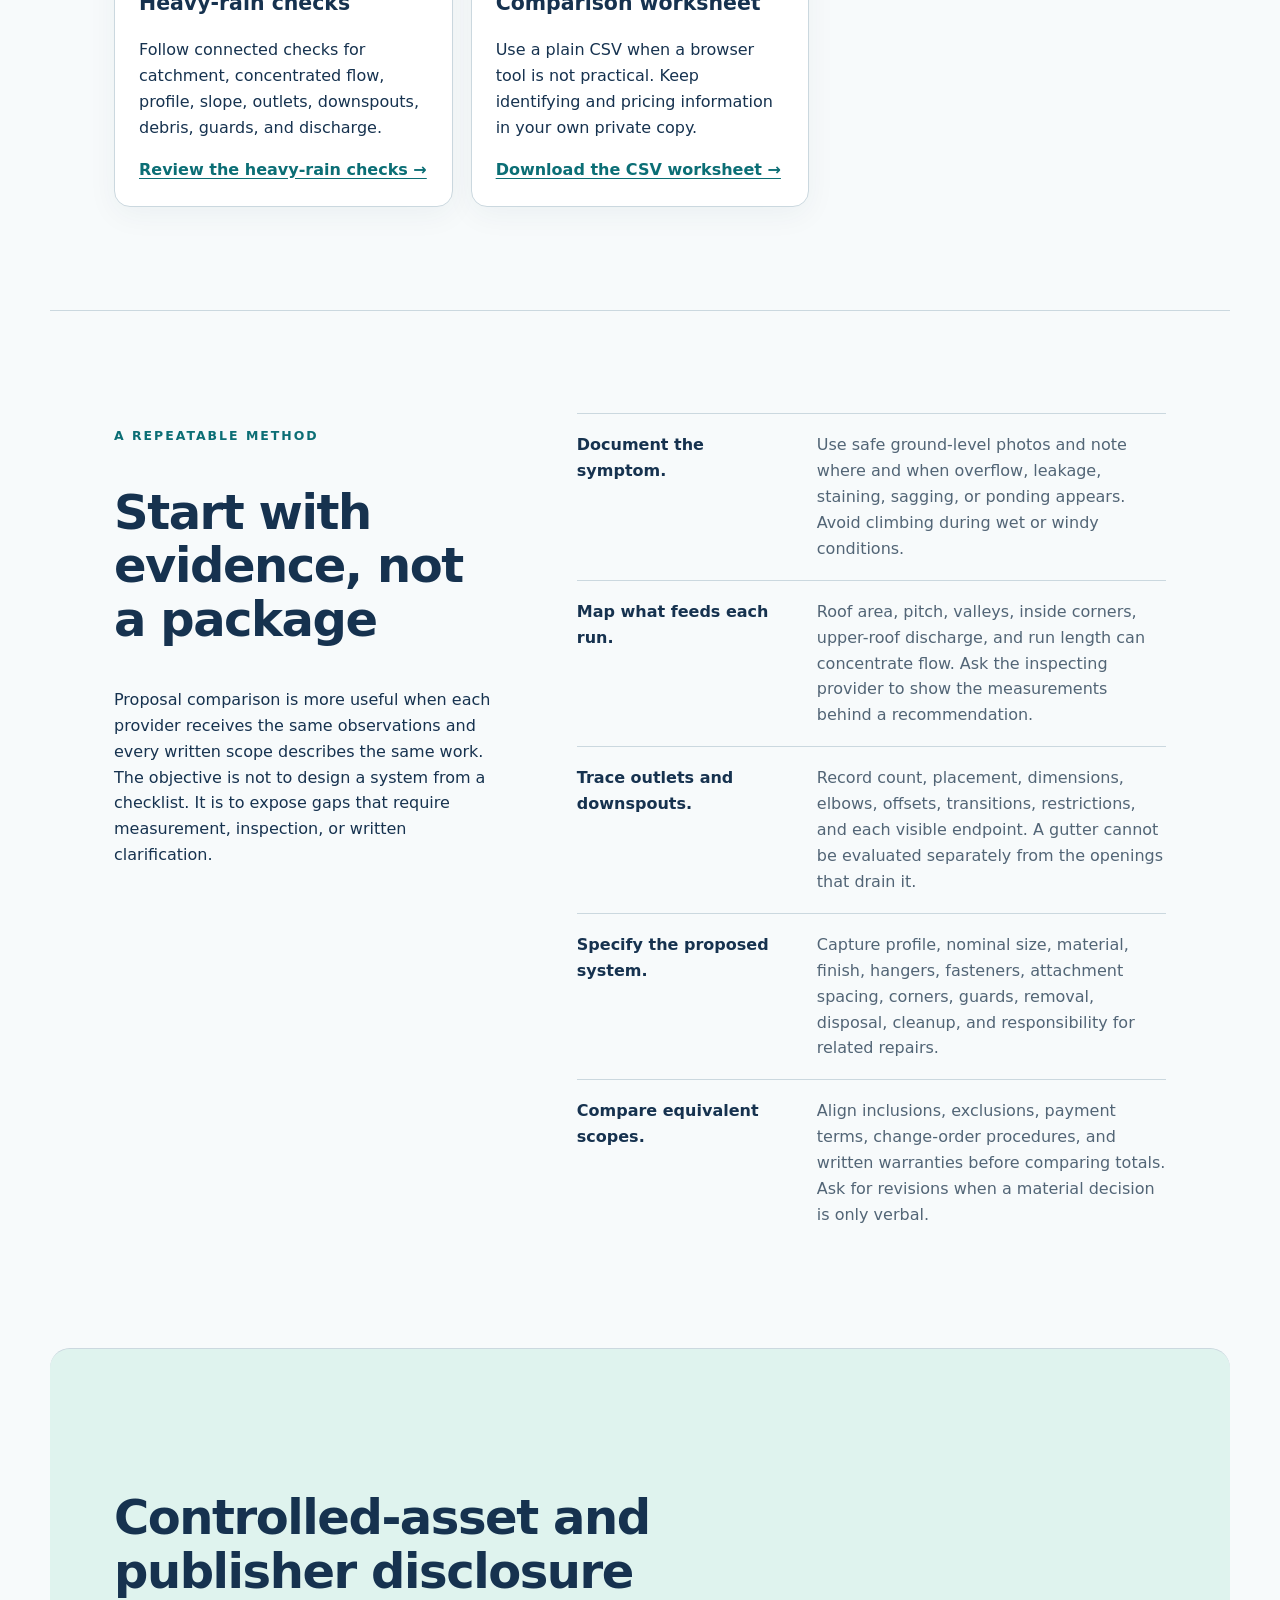
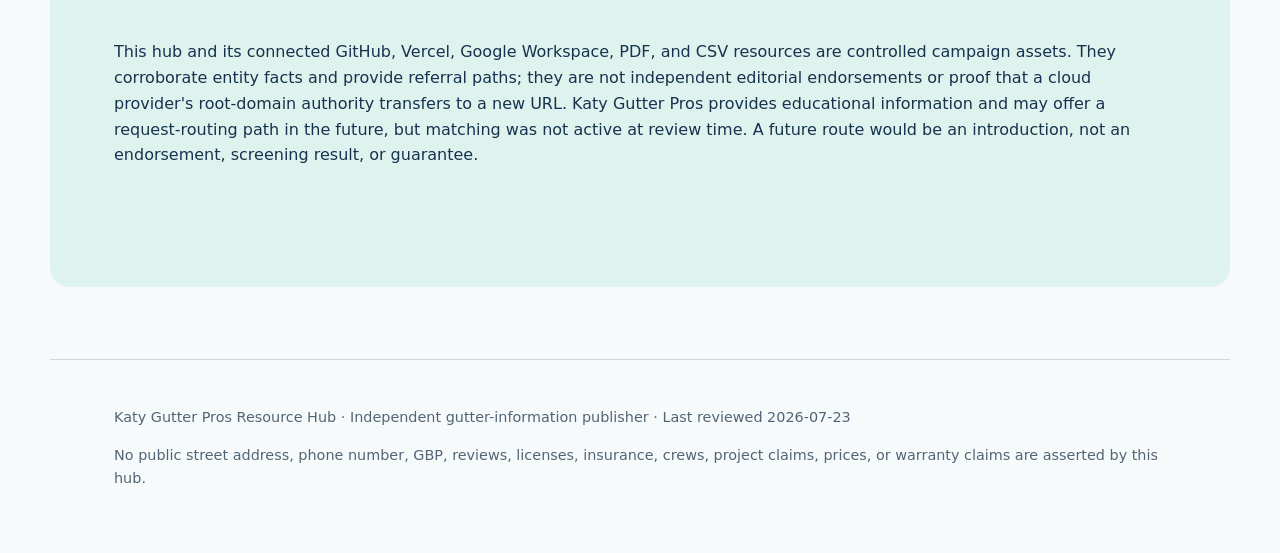
==== commit a5d2c97b: "Consolidate active service allocation hub" ====
--- a/index.html
+++ b/index.html
@@ -4,57 +4,69 @@
   <meta charset="utf-8">
   <meta name="viewport" content="width=device-width,initial-scale=1">
   <title>Katy Gutter Pros Resource Hub | Planning Checklists</title>
-  <meta name="description" content="Independent Katy gutter-planning resources for documenting conditions, comparing written scopes, and following roof water from catchment to discharge.">
+  <meta name="description" content="A shared Katy Gutter Pros planning hub for documenting gutter conditions, preparing measured scopes, and comparing installation, repair, seamless, cleaning, and guard decisions.">
   <meta name="robots" content="index,follow">
   <link rel="canonical" href="https://archer-clawbot.github.io/katy-gutter-pros-cloud-resources/">
   <link rel="stylesheet" href="styles.css">
   <link rel="icon" href="assets/katy-gutter-pros-logo.png" type="image/png">
   <meta property="og:type" content="website">
   <meta property="og:title" content="Katy Gutter Pros Resource Hub">
-  <meta property="og:description" content="Independent planning resources for Katy-area gutter projects.">
+  <meta property="og:description" content="Independent planning resources for Katy-area gutter decisions.">
   <meta property="og:url" content="https://archer-clawbot.github.io/katy-gutter-pros-cloud-resources/">
   <script type="application/ld+json">{
     "@context":"https://schema.org",
     "@graph":[
       {"@type":"Organization","@id":"https://katygutterpros.com/#organization","name":"Katy Gutter Pros","url":"https://katygutterpros.com/","description":"An independent Katy-area gutter-information and contractor-matching publisher. Katy Gutter Pros does not perform gutter work."},
       {"@type":"WebSite","@id":"https://archer-clawbot.github.io/katy-gutter-pros-cloud-resources/#website","url":"https://archer-clawbot.github.io/katy-gutter-pros-cloud-resources/","name":"Katy Gutter Pros Resource Hub","publisher":{"@id":"https://katygutterpros.com/#organization"},"inLanguage":"en-US"},
-      {"@type":"CollectionPage","@id":"https://archer-clawbot.github.io/katy-gutter-pros-cloud-resources/#page","url":"https://archer-clawbot.github.io/katy-gutter-pros-cloud-resources/","name":"Katy Gutter Pros Resource Hub","isPartOf":{"@id":"https://archer-clawbot.github.io/katy-gutter-pros-cloud-resources/#website"},"about":{"@id":"https://katygutterpros.com/#organization"},"inLanguage":"en-US"}
+      {"@type":"CollectionPage","@id":"https://archer-clawbot.github.io/katy-gutter-pros-cloud-resources/#page","url":"https://archer-clawbot.github.io/katy-gutter-pros-cloud-resources/","name":"Katy Gutter Pros Resource Hub","isPartOf":{"@id":"https://archer-clawbot.github.io/katy-gutter-pros-cloud-resources/#website"},"about":{"@id":"https://katygutterpros.com/#organization"},"dateModified":"2026-07-23","inLanguage":"en-US"}
     ]
   }</script>
 </head>
 <body>
 <header class="site-header">
-  <a class="brand" href="https://katygutterpros.com/" aria-label="Visit Katy Gutter Pros">
+  <div class="brand" aria-label="Katy Gutter Pros Resource Hub">
     <img src="assets/katy-gutter-pros-logo.png" alt="Katy Gutter Pros logo" width="140" height="100">
     <span>Resource Hub</span>
-  </a>
-  <nav aria-label="Primary"><a href="#resources">Resources</a><a href="#method">Planning method</a><a href="#disclosure">Disclosure</a></nav>
+  </div>
+  <nav aria-label="Primary"><a href="#resources">Priority resources</a><a href="#method">Planning method</a><a href="#disclosure">Role disclosure</a></nav>
 </header>
 <main>
   <section class="hero">
-    <p class="eyebrow">Independent homeowner planning resources</p>
+    <p class="eyebrow">One shared brand and planning foundation</p>
     <h1>Plan a Katy gutter project from roof edge to discharge</h1>
-    <p class="lede">These checklists help a property owner document visible conditions, organize questions, and compare written scopes. They do not diagnose a building, select a contractor, or turn a product label into a one-size-fits-all recommendation.</p>
-    <div class="actions"><a class="button primary" href="https://katygutterpros.com/about/">About Katy Gutter Pros</a><a class="button" href="#resources">Choose a planning tool</a></div>
-    <p class="role-note"><strong>Role clarity:</strong> Katy Gutter Pros is an independent gutter-information and contractor-matching publisher. It is not a gutter contractor, does not inspect properties, and does not perform gutter work.</p>
+    <p class="lede">These resources help a property owner document visible conditions, prepare equivalent questions, and compare written scopes. They do not diagnose a building, select a provider, or turn a product label into a property-specific recommendation.</p>
+    <div class="actions"><a class="button primary" href="#resources">Review the five active service paths</a><a class="button" href="#tools">Choose a planning tool</a></div>
+    <p class="role-note"><strong>Role clarity:</strong> Katy Gutter Pros is an independent gutter-information and contractor-matching publisher. It is not a gutter contractor, does not inspect properties, and does not perform gutter work. Matching and lead routing were not active when this hub was reviewed.</p>
   </section>
 
   <section id="resources" class="section">
-    <p class="eyebrow">Resource set</p>
+    <p class="eyebrow">Active canonical destinations</p>
+    <h2>Focus the shared hub on the highest-value useful decisions</h2>
+    <p>The active hub uses five canonical commercial pages instead of reproducing the entire first-party site. Installation, repair, and seamless-gutter pages have the strongest verified local demand and commercial evidence in the current allocation review. Cleaning receives one supporting planning asset. Gutter guards remain a contextual inclusion because the page is ready but reliable local demand evidence is currently unavailable. Cost, policy, disclosure, and guide pages remain available on the first-party site but do not displace these active service paths.</p>
+    <div class="grid">
+      <article class="card"><span class="number">01</span><h3>Prepare an installation scope</h3><p>Record eave footage by elevation, roof sections feeding each run, valleys, corners, outlets, downspout routes, attachment surfaces, removal, cleanup, and the final discharge point.</p><a href="https://katygutterpros.com/gutter-installation/">Katy Gutter Pros installation planning</a></article>
+      <article class="card"><span class="number">02</span><h3>Frame repair versus replacement</h3><p>Separate an isolated leak, outlet, elbow, or attachment concern from repeated separation, widespread deterioration, sizing, or discharge problems that may change the practical scope.</p><a href="https://katygutterpros.com/gutter-repair/">Repair planning from Katy Gutter Pros</a></article>
+      <article class="card"><span class="number">03</span><h3>Specify seamless runs</h3><p>Compare profile, nominal size, material, finish, hangers, fasteners, corners, end caps, outlets, downspouts, and transitions. “Seamless” does not mean joint-free everywhere.</p><a href="https://katygutterpros.com/seamless-gutters/">Katy Gutter Pros seamless-gutter guide</a></article>
+      <article class="card"><span class="number">04</span><h3>Plan cleaning safely</h3><p>Document recurring debris, visible restrictions, access limits, standing water, loose components, and the point where routine maintenance may need a separate repair inspection.</p><a href="https://katygutterpros.com/gutter-cleaning/">Gutter-cleaning scope from Katy Gutter Pros</a></article>
+      <article class="card"><span class="number">05</span><h3>Compare guard proposals</h3><p>List product type, openings, attachment method, roof compatibility, maintenance access, treatment at valleys and corners, warranty issuer, exclusions, and separate price.</p><a href="https://katygutterpros.com/gutter-guards/">Katy Gutter Pros guard-comparison information</a></article>
+    </div>
+  </section>
+
+  <section id="tools" class="section">
+    <p class="eyebrow">Controlled planning tools</p>
     <h2>Use the tool that matches the decision in front of you</h2>
-    <p>A useful planning record separates observations from assumptions. Start with the symptom you can see safely from the ground, then record the roof sections that feed the affected run, the outlets and downspouts that move the water, and the final discharge point. When proposals arrive, compare the written details rather than only the total. A lower or higher total may reflect different footage, materials, outlet counts, disposal, related repairs, optional guards, drainage work, or warranty terms.</p>
+    <p>A useful planning record separates observations from assumptions. Start with the symptom that can be seen safely from the ground, then record the roof sections that feed the affected run, the outlets and downspouts that move the water, and the endpoint. When proposals arrive, compare their written inclusions and exclusions rather than only the total.</p>
     <div class="grid">
-      <article class="card"><span class="number">01</span><h3>Prepare a measured scope</h3><p>Record roof sections, visible symptoms, run lengths, outlets, downspouts, discharge constraints, product specifications, inclusions, and exclusions before comparing proposals.</p><a href="scope-preparation.html">Open the scope-preparation guide →</a></article>
-      <article class="card"><span class="number">02</span><h3>Compare written proposals</h3><p>Place up to three proposal scopes side by side. The browser tool scores completeness only; it does not score providers, prices, workmanship, or system performance.</p><a href="https://katy-gutter-estimate-comparator.vercel.app/">Open the interactive comparator →</a><br><a href="assets/estimate-comparison-worksheet.csv" download>Download the CSV worksheet →</a></article>
-      <article class="card"><span class="number">03</span><h3>Frame repair versus replacement</h3><p>Print a two-page observation log for isolated defects, repeated system concerns, questions for an inspecting provider, and equivalent-scope reminders.</p><a href="assets/repair-or-replace-checklist.pdf">Open the printable PDF →</a></article>
-      <article class="card"><span class="number">04</span><h3>Plan for heavy rain</h3><p>Follow connected checks for catchment, concentrated flow, gutter profile, slope, outlets, downspouts, debris, and the final discharge route.</p><a href="heavy-rain-planning.html">Review the heavy-rain checks →</a></article>
-      <article class="card"><span class="number">05</span><h3>Review installation inputs</h3><p>Separate measured eave footage from floor area, and ask how roof geometry, outlets, attachment surfaces, transitions, and related work affect the proposed scope.</p><a href="https://katygutterpros.com/gutter-installation/">Katy Gutter Pros →</a></article>
-      <article class="card"><span class="number">06</span><h3>Understand seamless specifications</h3><p>“Seamless” describes long field-formed runs; it does not remove end caps, corners, outlets, or every joint. Compare size, material, finish, attachment, and transitions.</p><a href="https://katygutterpros.com/seamless-gutters/">Visit Katy Gutter Pros →</a></article>
+      <article class="card"><h3>Measured scope guide</h3><p>Organize roof-edge measurements, visible conditions, outlets, downspouts, products, related work, and provider questions.</p><a href="scope-preparation.html">Open the scope-preparation guide →</a></article>
+      <article class="card"><h3>Proposal comparator</h3><p>Mark whether up to three written proposals clearly address the same ten scope categories. The tool stores entries only in the browser.</p><a href="https://katy-gutter-estimate-comparator.vercel.app/">Open the interactive comparator →</a></article>
+      <article class="card"><h3>Repair or replace notes</h3><p>Use a printable two-page observation log for isolated defects, repeated system concerns, and questions for an inspecting provider.</p><a href="assets/repair-or-replace-checklist.pdf">Open the printable PDF →</a></article>
+      <article class="card"><h3>Heavy-rain checks</h3><p>Follow connected checks for catchment, concentrated flow, profile, slope, outlets, downspouts, debris, guards, and discharge.</p><a href="heavy-rain-planning.html">Review the heavy-rain checks →</a></article>
+      <article class="card"><h3>Comparison worksheet</h3><p>Use a plain CSV when a browser tool is not practical. Keep identifying and pricing information in your own private copy.</p><a href="assets/estimate-comparison-worksheet.csv" download>Download the CSV worksheet →</a></article>
     </div>
   </section>
 
   <section id="method" class="section split">
-    <div><p class="eyebrow">A repeatable method</p><h2>Start with evidence, not a package</h2><p>Proposal comparison becomes more useful when each provider receives the same observations and the written scopes describe the same work. The objective is not to design the system from a checklist. It is to expose gaps that require measurement, inspection, or a written clarification.</p></div>
+    <div><p class="eyebrow">A repeatable method</p><h2>Start with evidence, not a package</h2><p>Proposal comparison is more useful when each provider receives the same observations and every written scope describes the same work. The objective is not to design a system from a checklist. It is to expose gaps that require measurement, inspection, or written clarification.</p></div>
     <ol class="steps">
       <li><strong>Document the symptom.</strong><span>Use safe ground-level photos and note where and when overflow, leakage, staining, sagging, or ponding appears. Avoid climbing during wet or windy conditions.</span></li>
       <li><strong>Map what feeds each run.</strong><span>Roof area, pitch, valleys, inside corners, upper-roof discharge, and run length can concentrate flow. Ask the inspecting provider to show the measurements behind a recommendation.</span></li>
@@ -64,18 +76,11 @@
     </ol>
   </section>
 
-  <section class="section">
-    <p class="eyebrow">Reading the results</p>
-    <h2>A complete scope is not the same as a qualified provider</h2>
-    <p>The worksheets are designed to make missing information visible. A proposal with more written detail is easier to compare, but that does not establish legal identity, current qualifications, insurance, workmanship, availability, or suitability for a particular property. Verify those items directly and decide what evidence is appropriate for the work. When underground drainage, grading, roofing, fascia, soffit, electrical equipment, or structural conditions enter the conversation, confirm who is responsible and whether another trade should evaluate that part of the project.</p>
-    <p>Keep the final written scope with photographs, product documents, change orders, payment records, and warranty documents. If an assumption changes, ask for the effect on materials, labor, drainage, exclusions, and total price in writing. The goal is a traceable decision record rather than an unverified promise.</p>
-  </section>
-
   <section id="disclosure" class="section disclosure">
-    <h2>Independent matching disclosure</h2>
-    <p>Katy Gutter Pros provides educational information and a request-routing path. It does not inspect properties, prepare contractor estimates, employ installation crews, or perform gutter work. Matching was not active when this resource hub was corrected. If routing becomes available, a request may be shared with independent providers under the disclosure published by <a href="https://katygutterpros.com/lead-routing-disclosure/">Katy Gutter Pros</a>. A match is an introduction, not an endorsement, screening result, or guarantee.</p>
+    <h2>Controlled-asset and publisher disclosure</h2>
+    <p>This hub and its connected GitHub, Vercel, Google Workspace, PDF, and CSV resources are controlled campaign assets. They corroborate entity facts and provide referral paths; they are not independent editorial endorsements or proof that a cloud provider's root-domain authority transfers to a new URL. Katy Gutter Pros provides educational information and may offer a request-routing path in the future, but matching was not active at review time. A future route would be an introduction, not an endorsement, screening result, or guarantee.</p>
   </section>
 </main>
-<footer><p>Katy Gutter Pros Resource Hub · Independent gutter-information publisher</p><p>No public street address, phone number, GBP, reviews, licenses, insurance, crews, project claims, prices, or warranty claims are asserted by this hub.</p></footer>
+<footer><p>Katy Gutter Pros Resource Hub · Independent gutter-information publisher · Last reviewed 2026-07-23</p><p>No public street address, phone number, GBP, reviews, licenses, insurance, crews, project claims, prices, or warranty claims are asserted by this hub.</p></footer>
 </body>
 </html>
